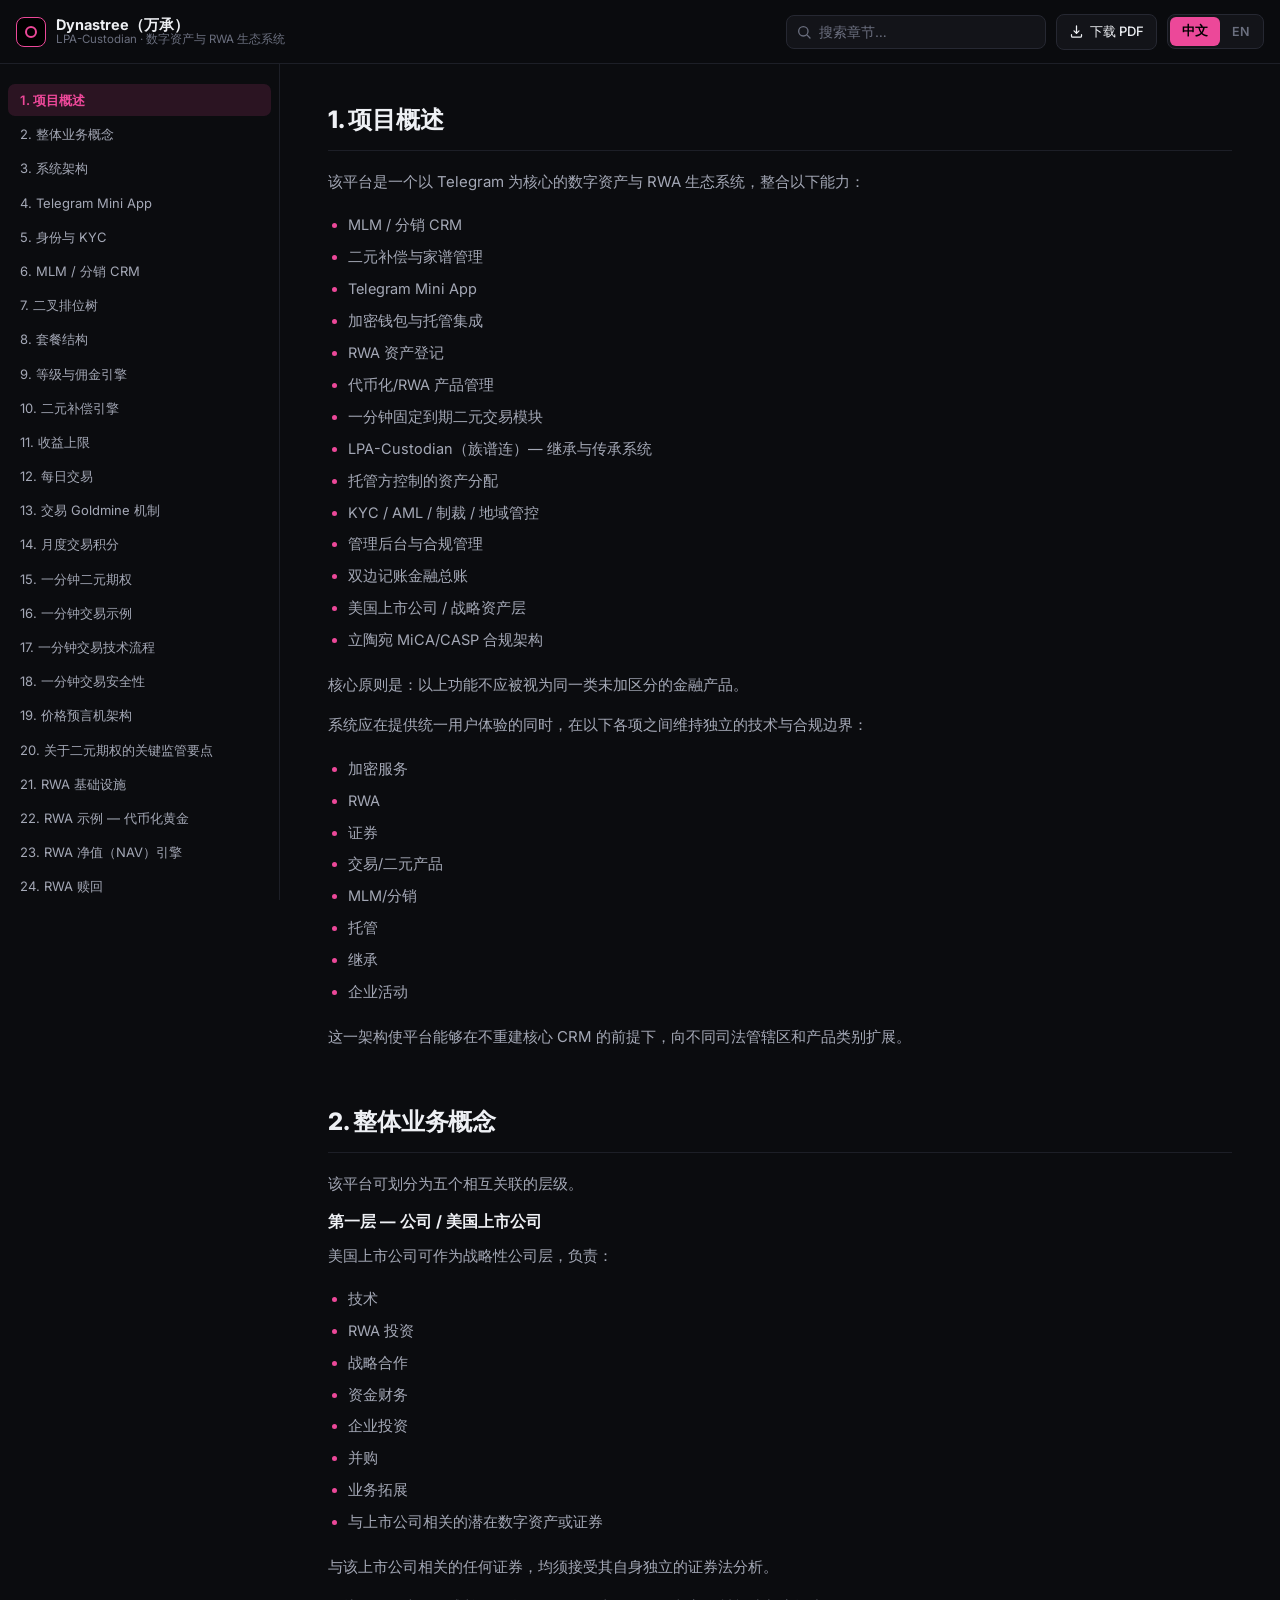
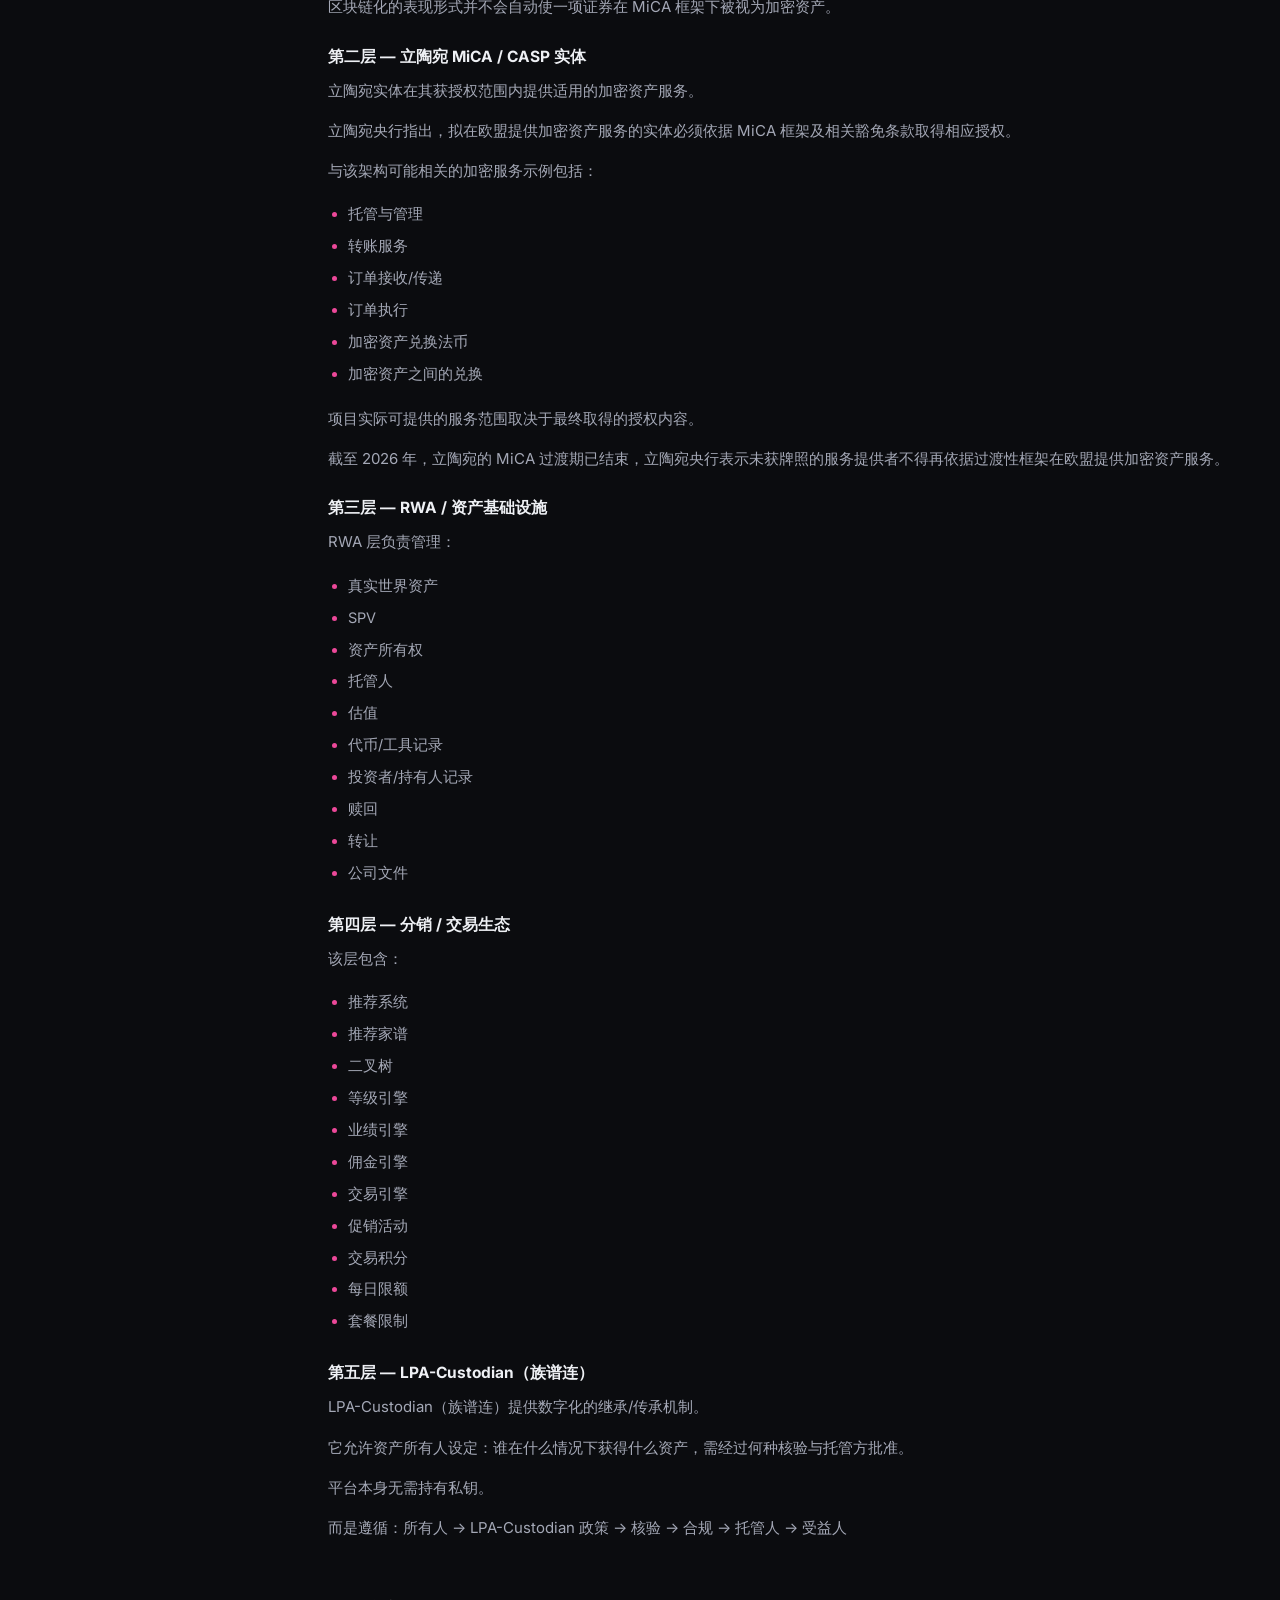
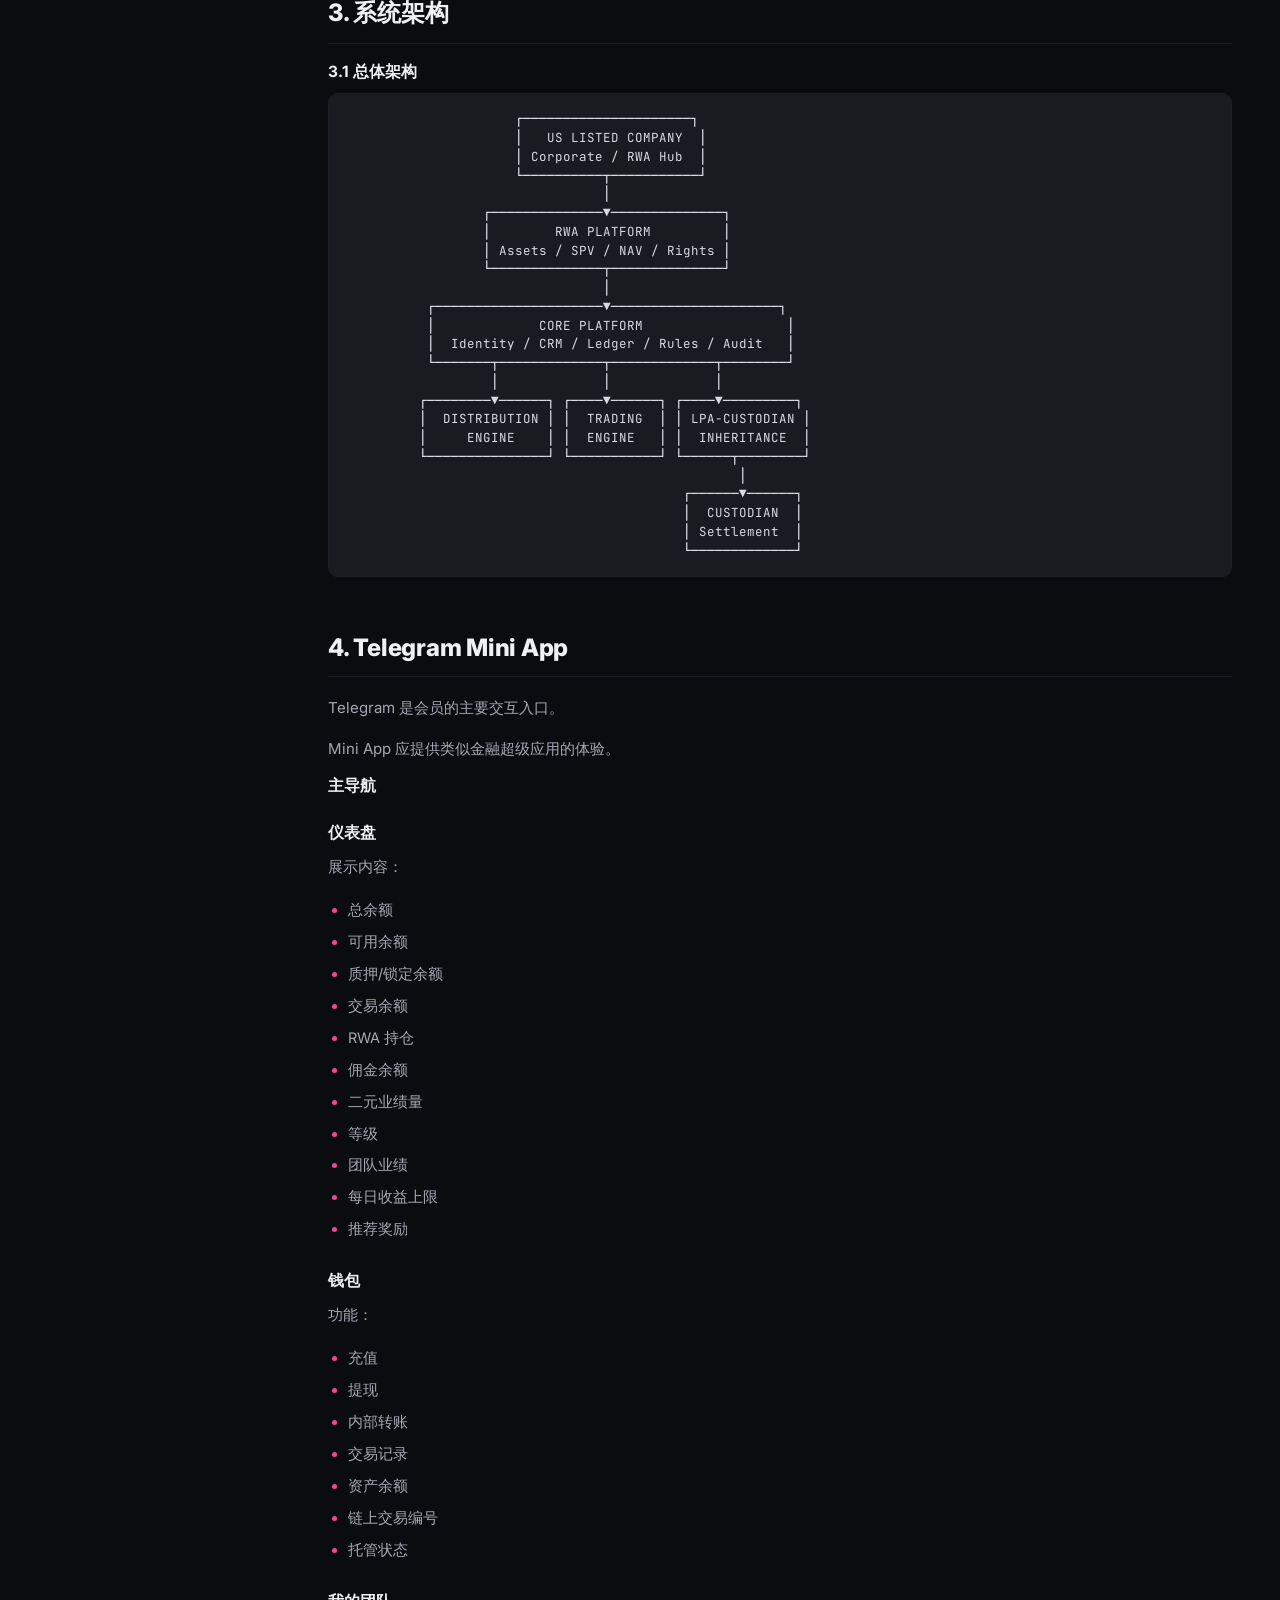
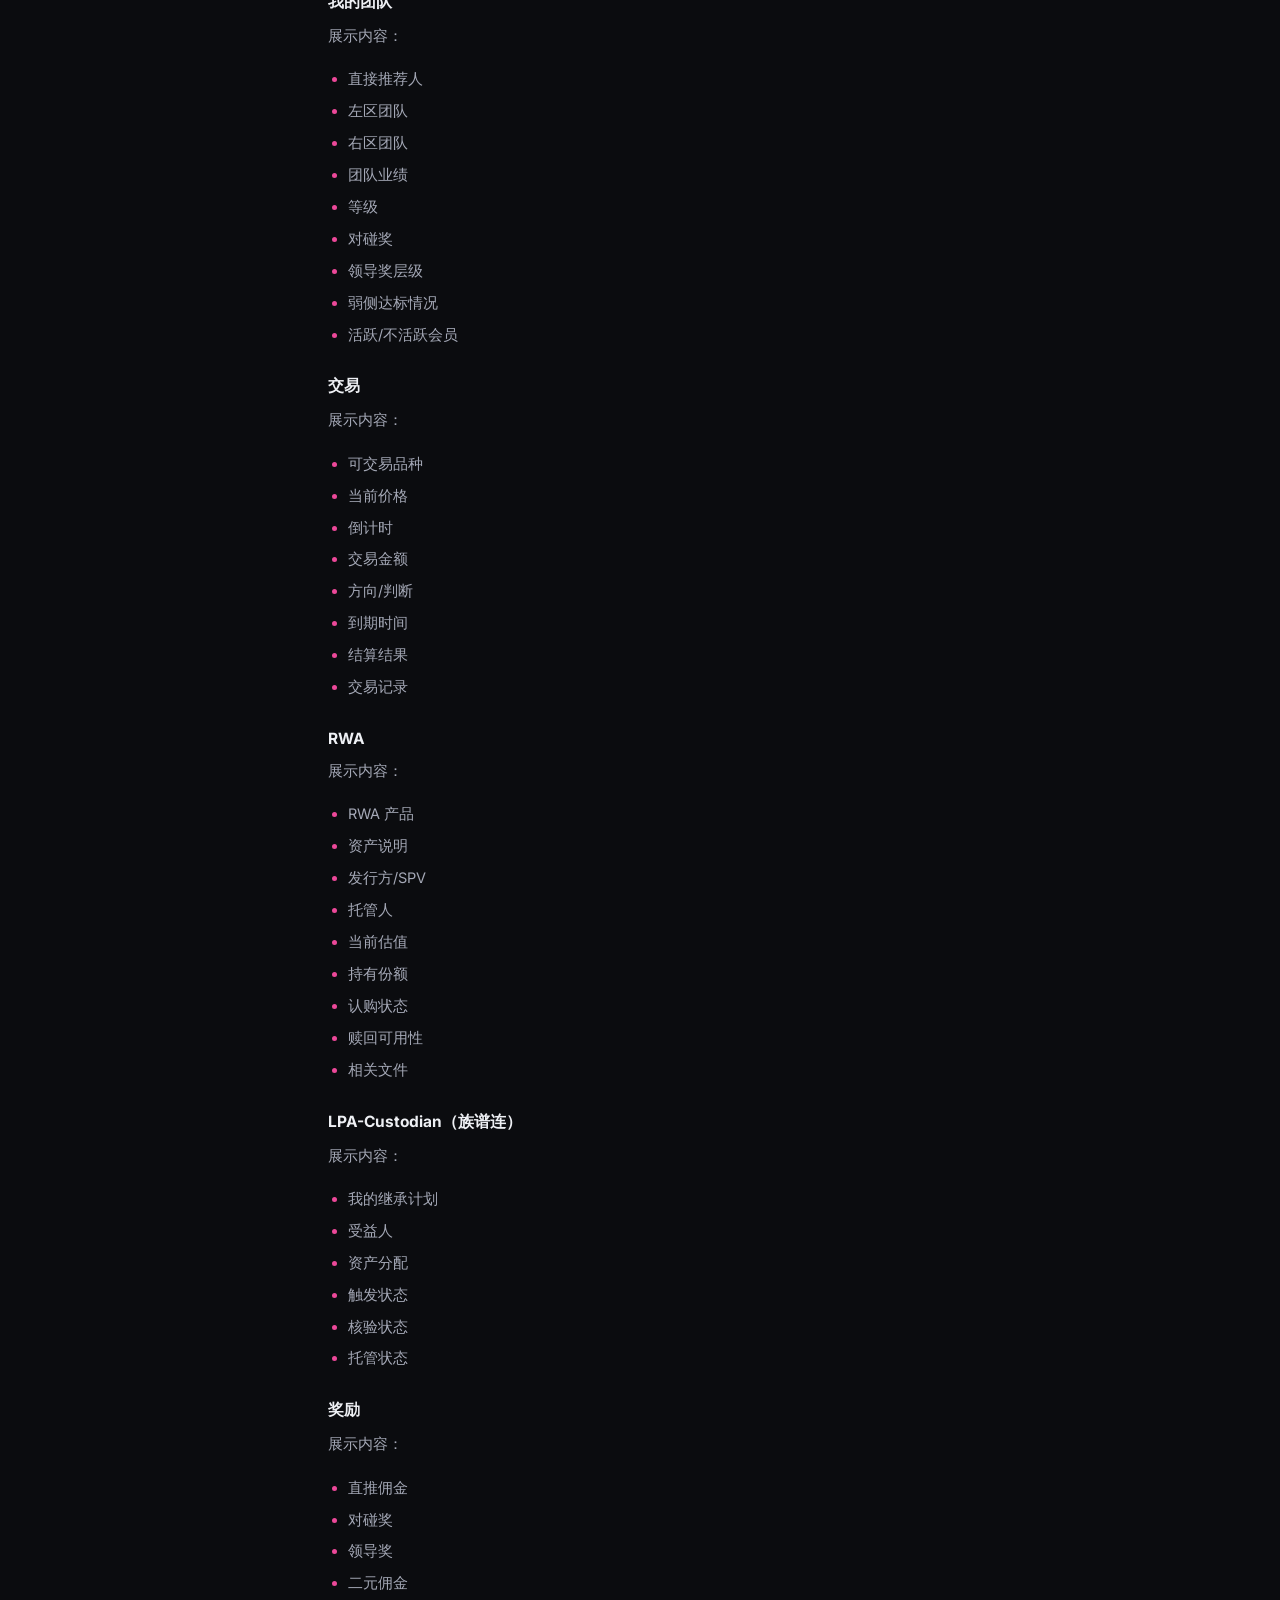
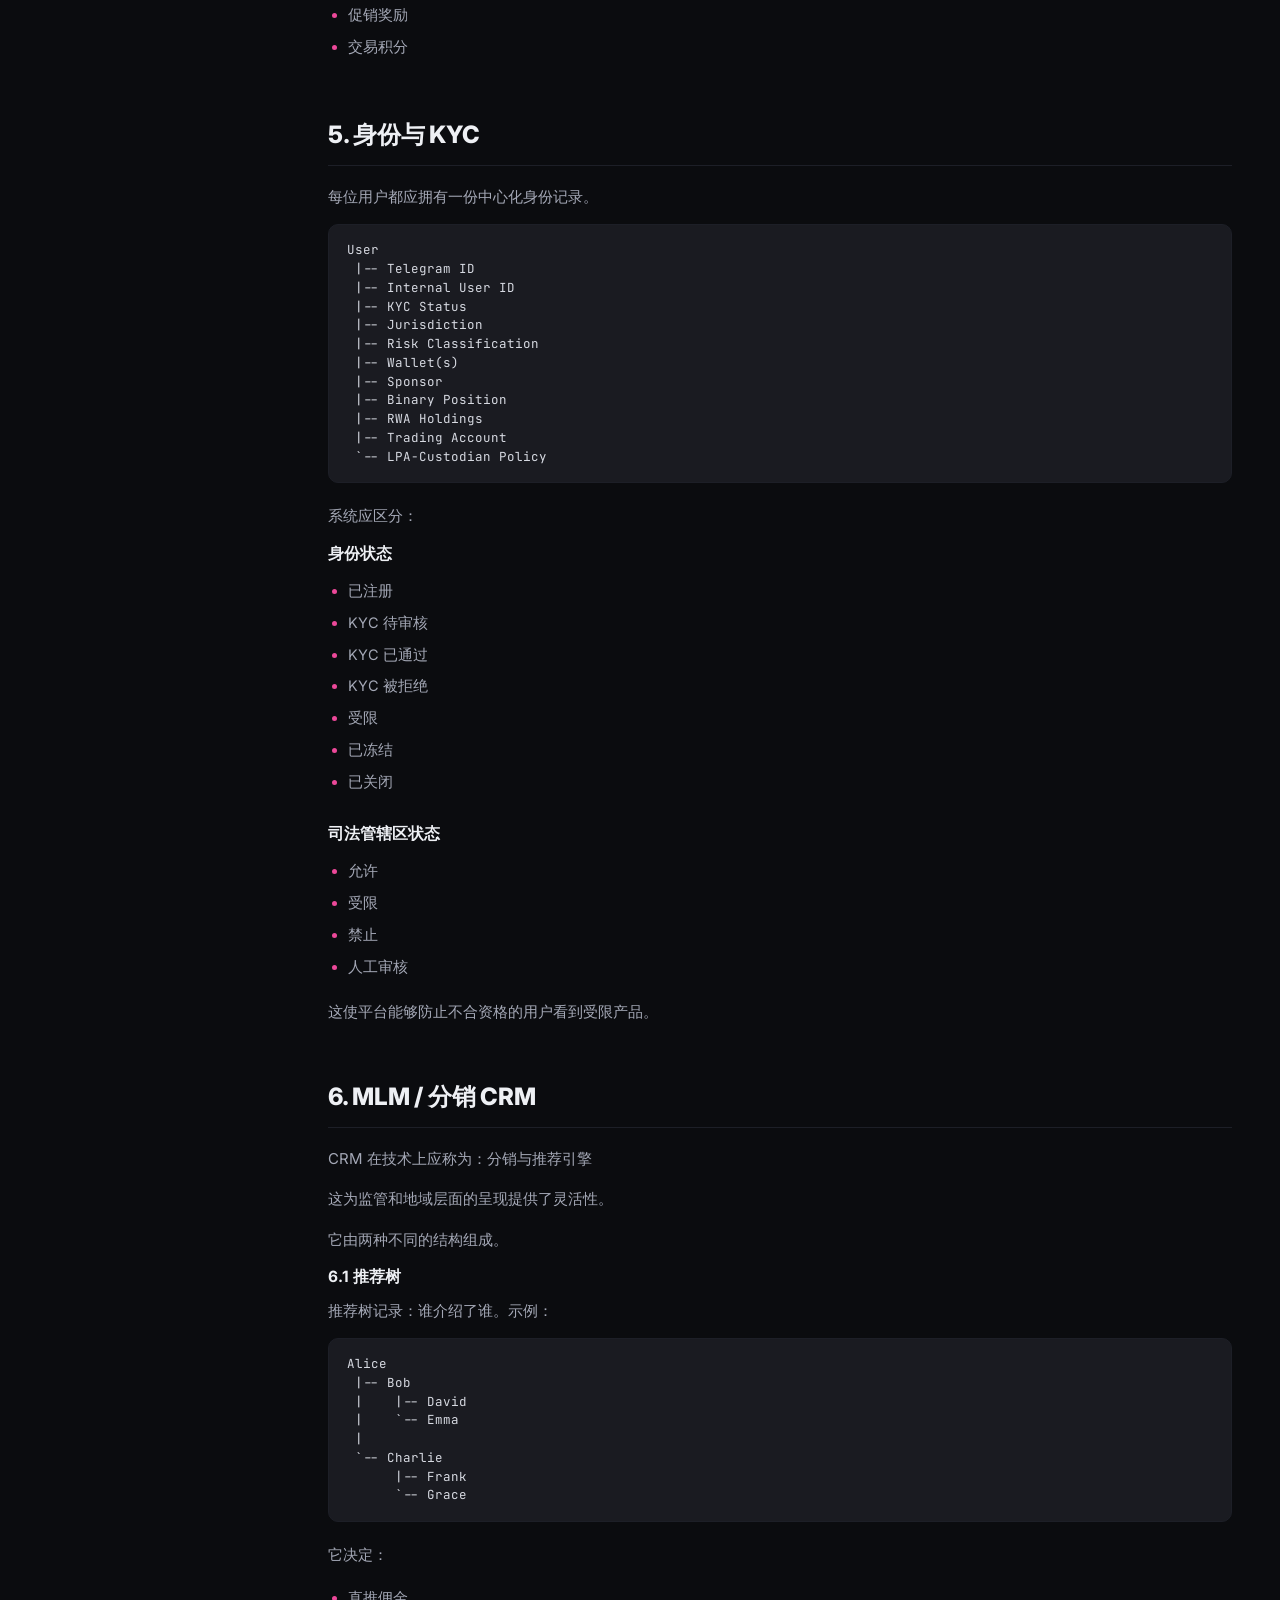
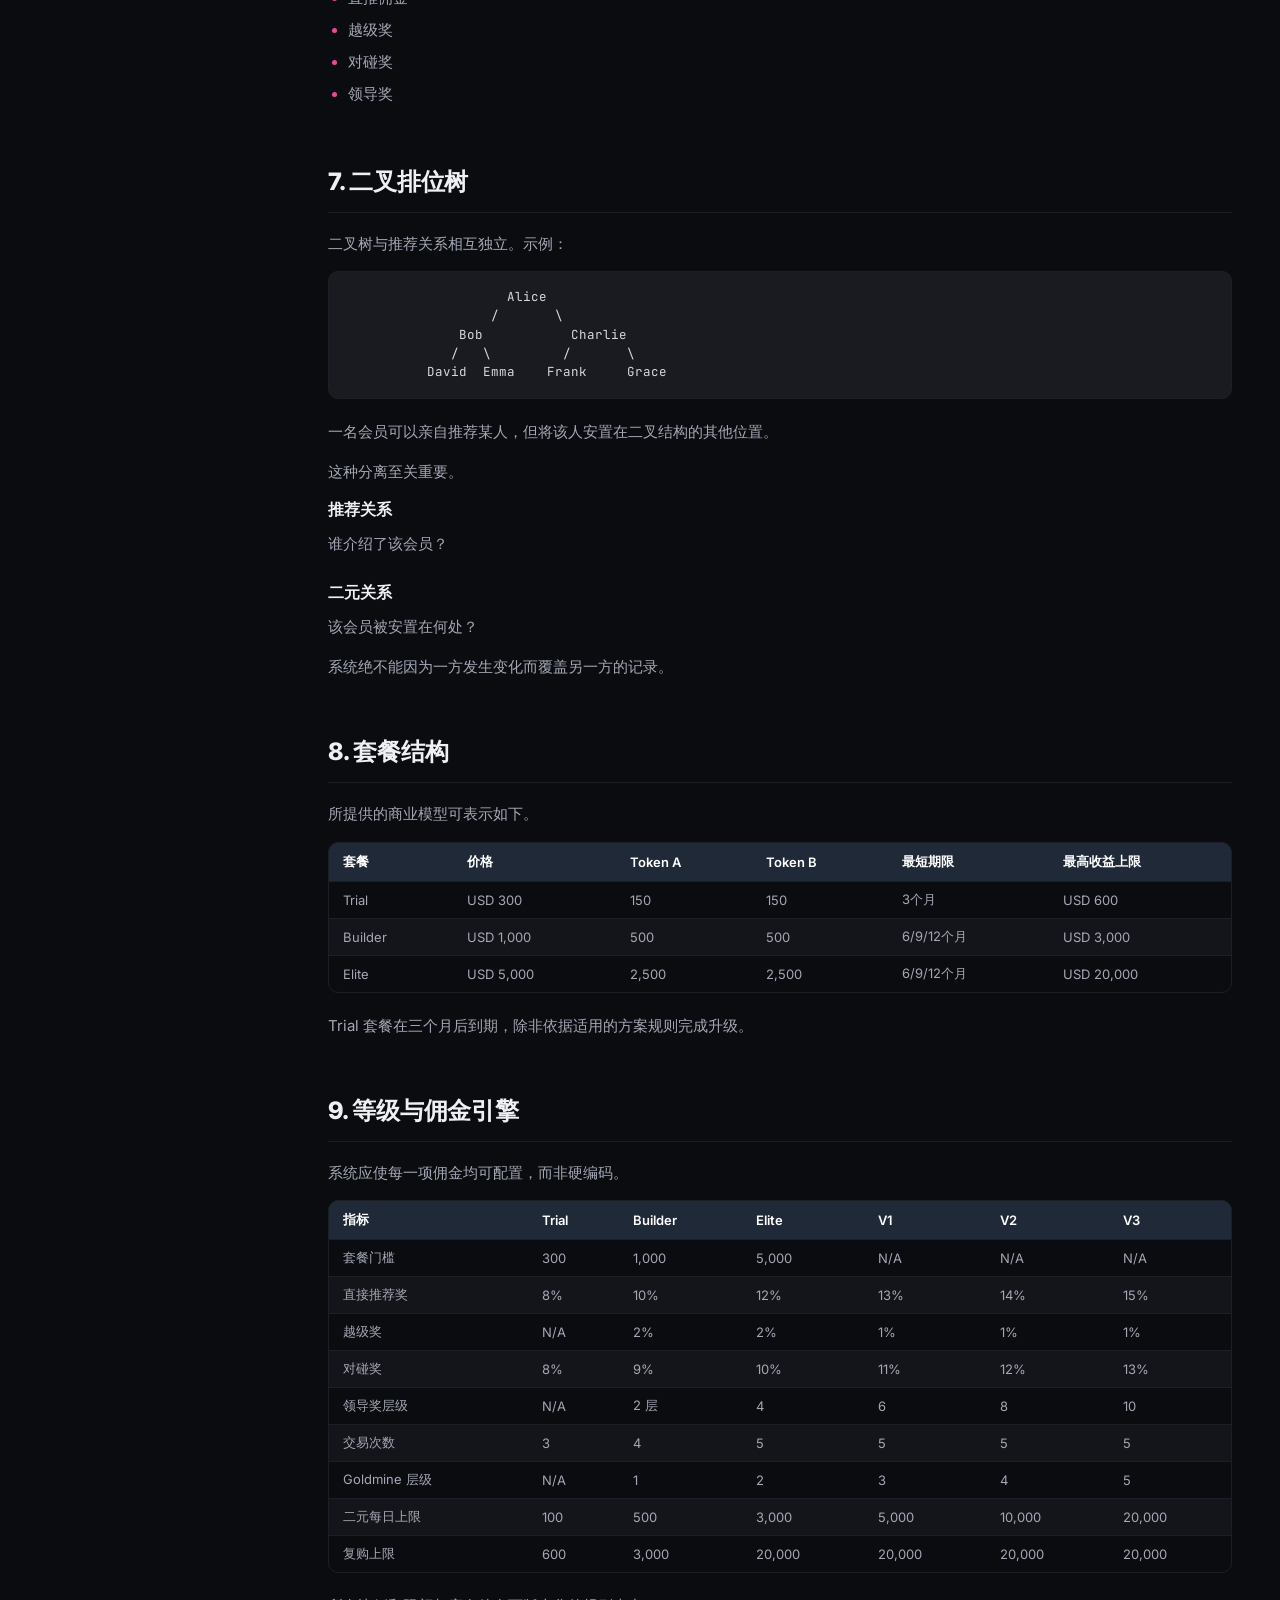
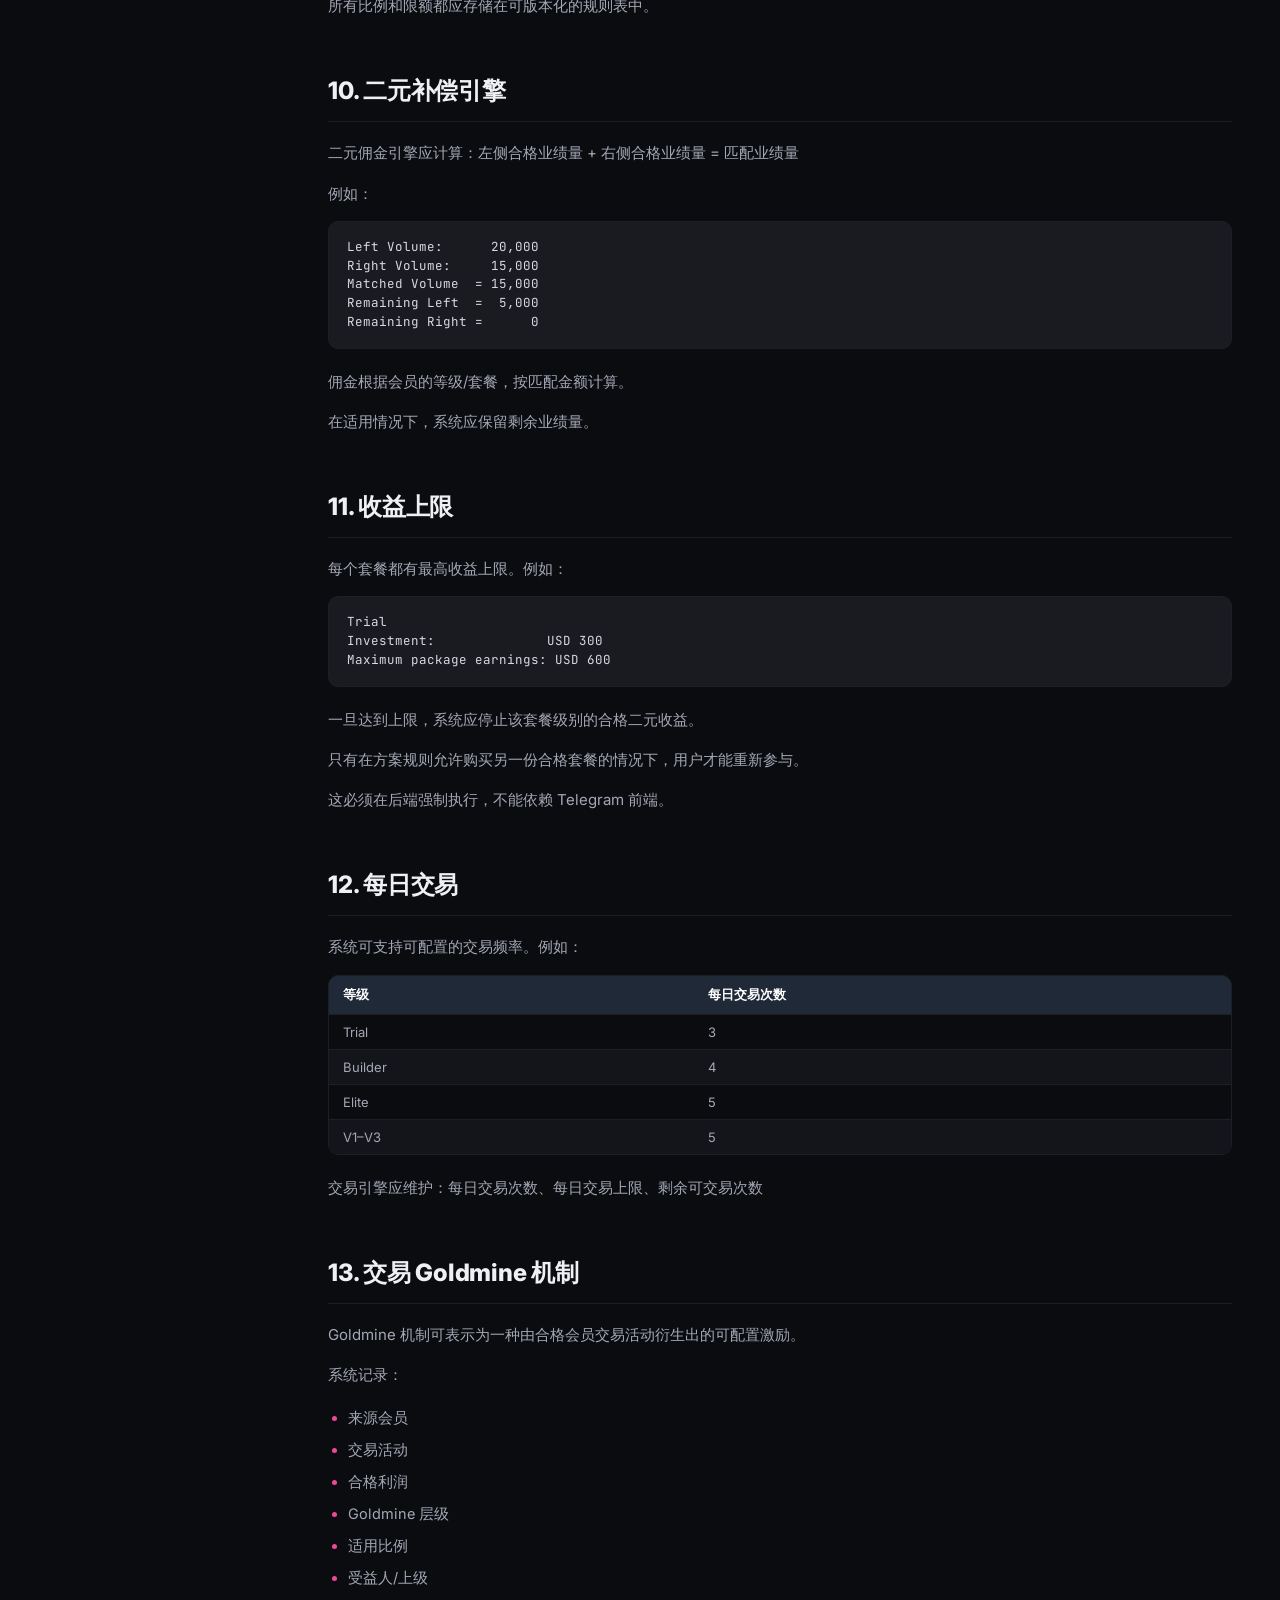
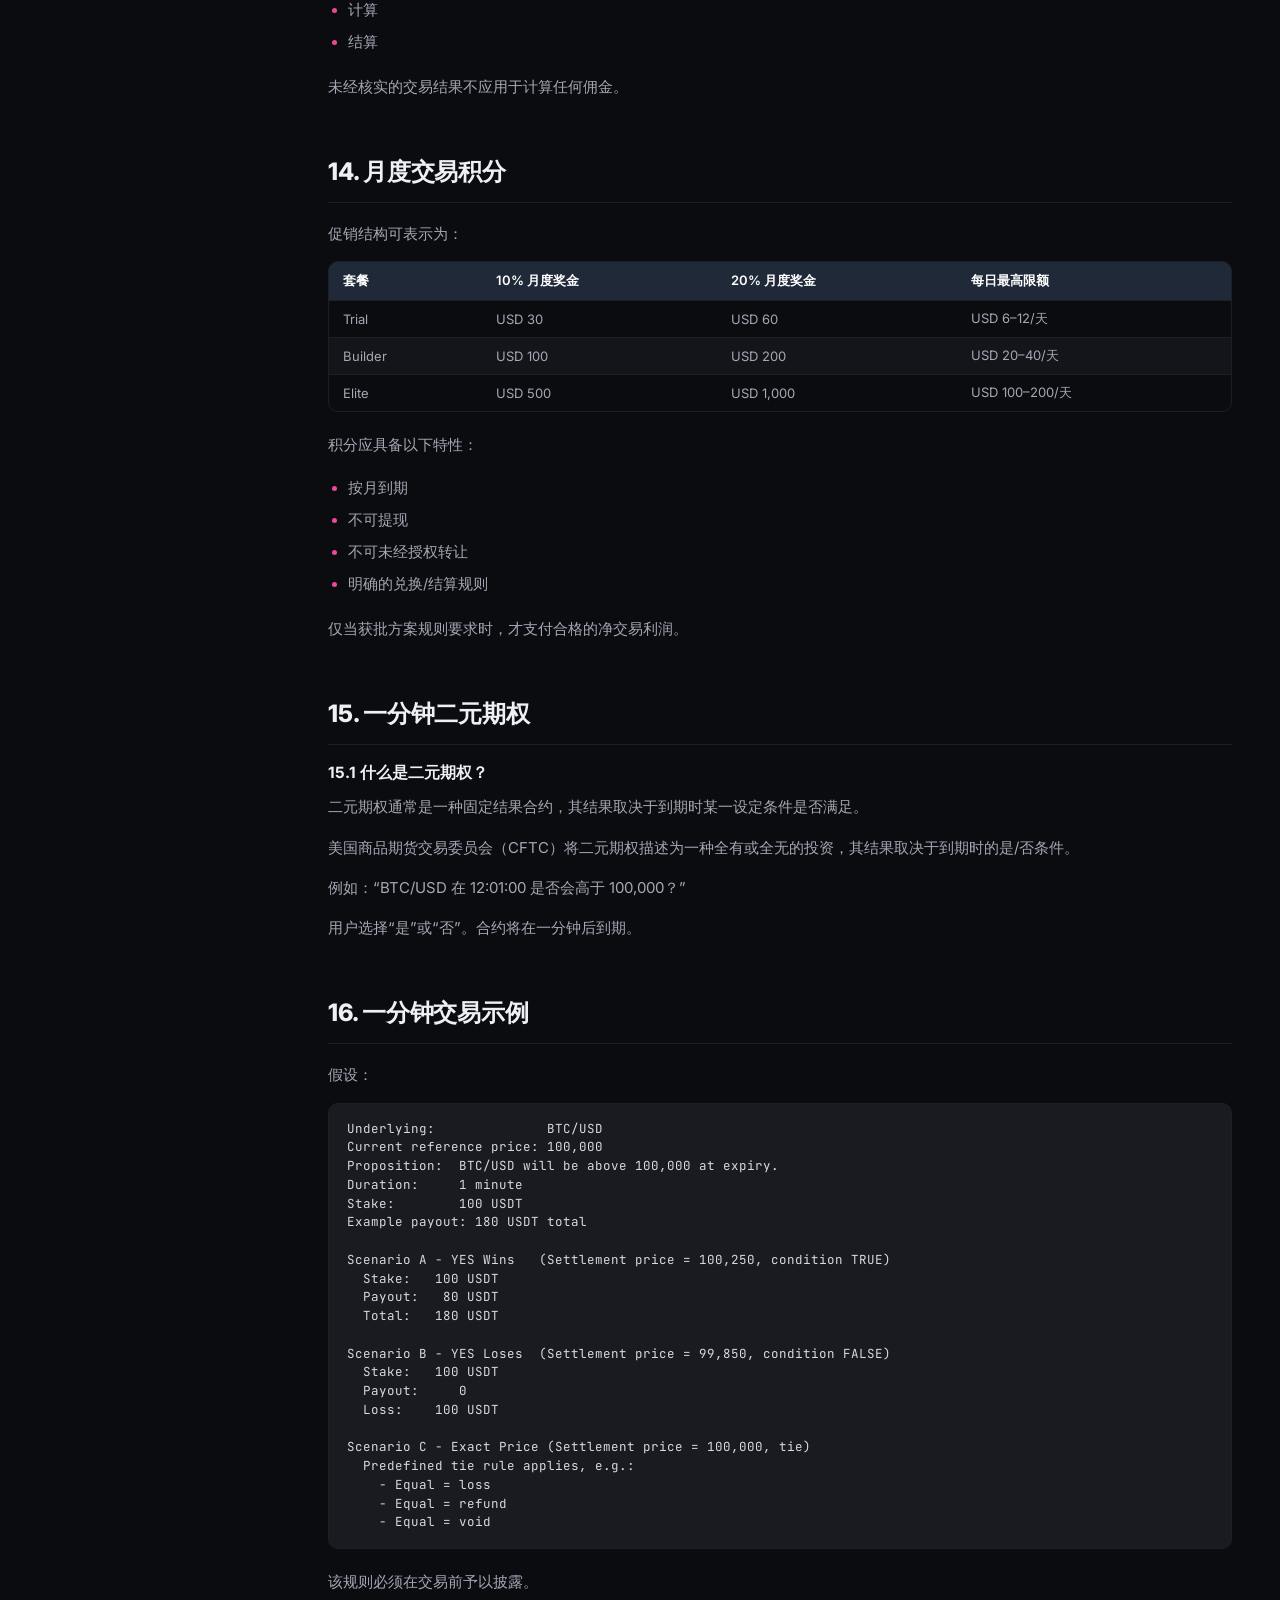
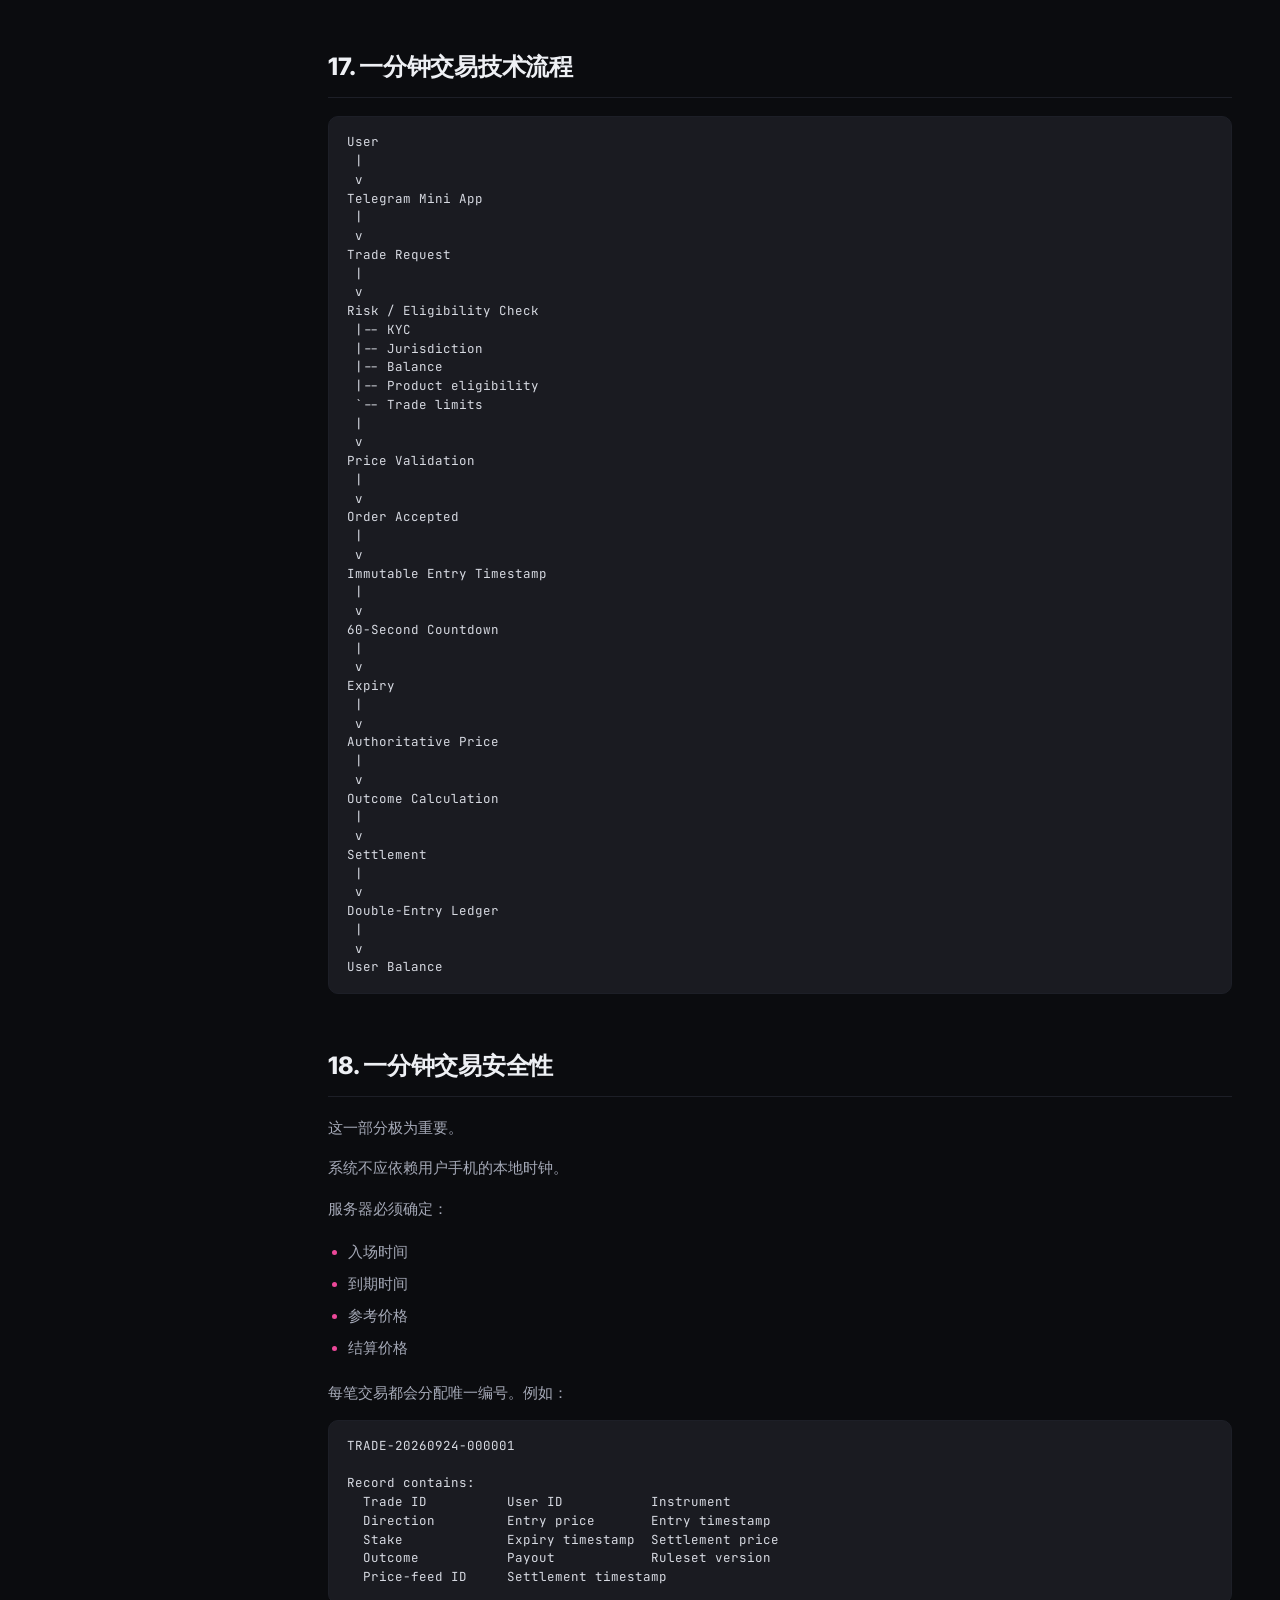
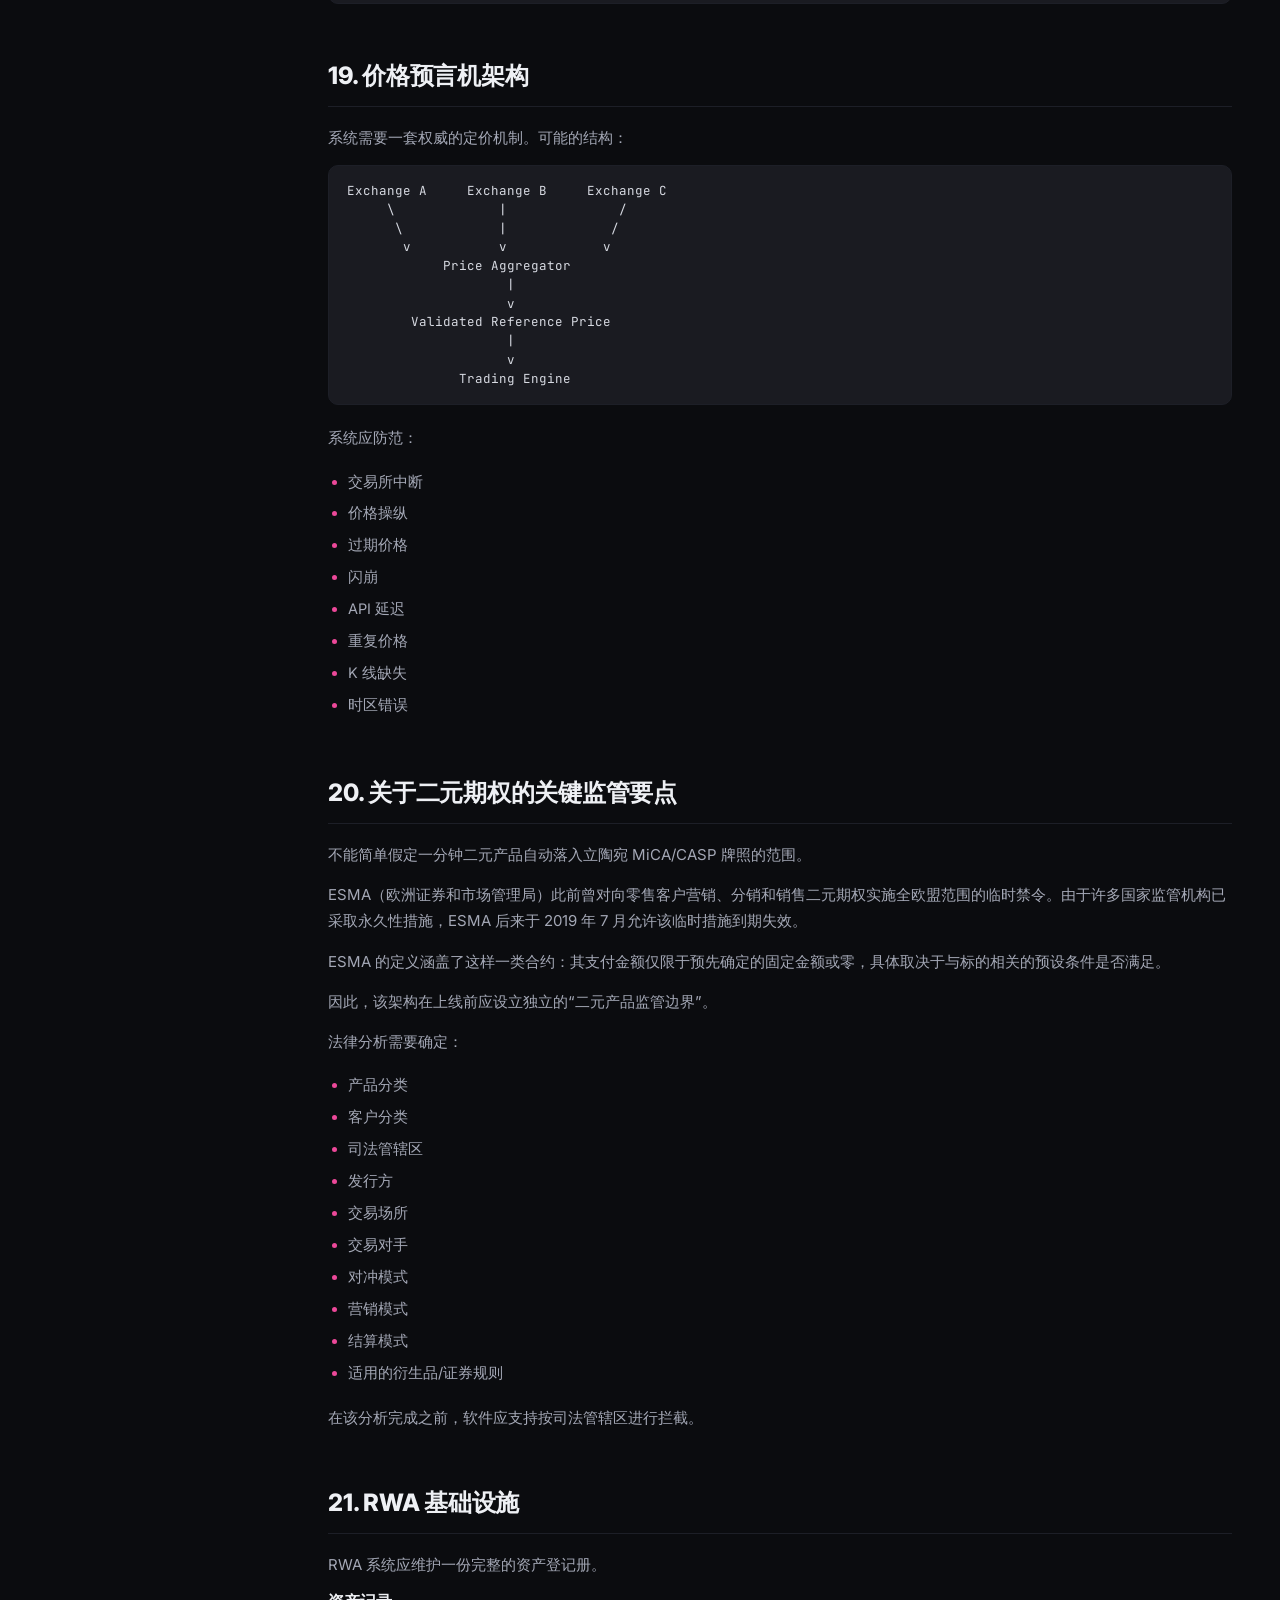
==== index.html @ 56d4ee9d "Add bilingual Dynastree (万承) LPA-Custodian documentation site Static, searchable docs site covering " ====
<!DOCTYPE html>
<html lang="zh">
<head>
<meta charset="UTF-8">
<meta name="viewport" content="width=device-width, initial-scale=1.0">
<title>Dynastree (万承) — LPA-Custodian</title>
<meta name="description" content="Bilingual specification: Dynastree (万承) LPA-Custodian — digital asset, RWA & distribution ecosystem.">
<link rel="icon" href="data:image/svg+xml,<svg xmlns=%22http://www.w3.org/2000/svg%22 viewBox=%220 0 100 100%22><rect width=%22100%22 height=%22100%22 rx=%2220%22 fill=%22%23000%22/><circle cx=%2250%22 cy=%2250%22 r=%2226%22 fill=%22none%22 stroke=%22%23EC4899%22 stroke-width=%228%22/></svg>">
<link rel="preconnect" href="https://fonts.googleapis.com">
<link rel="preconnect" href="https://fonts.gstatic.com" crossorigin>
<link href="https://fonts.googleapis.com/css2?family=Inter:wght@400;500;600;700;800&family=JetBrains+Mono:wght@400;500;600&display=swap" rel="stylesheet">
<link rel="stylesheet" href="styles.css">
</head>
<body>

<header class="topbar">
  <div class="topbar-inner">
    <button class="nav-toggle" id="navToggle" aria-label="Toggle navigation">
      <svg width="20" height="20" viewBox="0 0 24 24" fill="none"><path d="M3 6h18M3 12h18M3 18h18" stroke="currentColor" stroke-width="2" stroke-linecap="round"/></svg>
    </button>
    <div class="brand">
      <span class="brand-mark" aria-hidden="true"></span>
      <div class="brand-text">
        <span class="brand-title" data-i18n="brandTitle">Dynastree（万承）</span>
        <span class="brand-sub" data-i18n="brandSub">LPA-Custodian · 数字资产与 RWA 生态系统</span>
      </div>
    </div>

    <div class="topbar-actions">
      <div class="search-wrap">
        <svg class="search-icon" width="16" height="16" viewBox="0 0 24 24" fill="none"><circle cx="11" cy="11" r="7" stroke="currentColor" stroke-width="2"/><path d="M21 21l-4.3-4.3" stroke="currentColor" stroke-width="2" stroke-linecap="round"/></svg>
        <input type="text" id="searchInput" class="search-input" placeholder="Search sections…" data-i18n-placeholder="searchPlaceholder" autocomplete="off">
        <div id="searchResults" class="search-results" hidden></div>
      </div>

      <a id="pdfLink" class="pdf-btn" href="assets/Dynastree_LPA-Custodian_EN_CN.pdf" target="_blank" rel="noopener">
        <svg width="15" height="15" viewBox="0 0 24 24" fill="none"><path d="M12 3v12m0 0l-4-4m4 4l4-4M4 17v2a2 2 0 002 2h12a2 2 0 002-2v-2" stroke="currentColor" stroke-width="2" stroke-linecap="round" stroke-linejoin="round"/></svg>
        <span data-i18n="downloadPdf">Download PDF</span>
      </a>

      <div class="lang-toggle" role="group" aria-label="Language">
        <button class="lang-btn active" id="langZh" data-lang="zh">中文</button>
        <button class="lang-btn" id="langEn" data-lang="en">EN</button>
      </div>
    </div>
  </div>
</header>

<div class="layout">
  <nav class="sidebar" id="sidebar">
    <div class="sidebar-scroll" id="sidebarNav"></div>
  </nav>

  <div class="sidebar-backdrop" id="sidebarBackdrop"></div>

  <main class="content" id="content">
    <!-- sections injected here -->
  </main>
</div>

<footer class="site-footer">
  <span data-i18n="footerText">© Dynastree（万承）· LPA-Custodian</span>
</footer>

<script src="app.js"></script>
</body>
</html>
---- styles.css ----
:root {
  --bg: #0b0c0f;
  --bg-elevated: #131419;
  --bg-card: #16171d;
  --bg-card-hover: #1c1e26;
  --border: #262832;
  --border-soft: #1d1f27;
  --text: #eef0f4;
  --text-secondary: #a4a8b6;
  --text-muted: #6b6f7f;
  --accent: #ec4899;
  --accent-soft: rgba(236, 72, 153, 0.14);
  --accent-border: rgba(236, 72, 153, 0.45);
  --diagram-bg: #1a1b21;
  --diagram-text: #d7dae2;
  --table-head-bg: #1f2937;
  --table-row-alt: #14151a;
  --radius: 10px;
  --font-sans: 'Inter', -apple-system, BlinkMacSystemFont, 'Segoe UI', 'PingFang SC', 'Microsoft YaHei', sans-serif;
  --font-mono: 'JetBrains Mono', 'SFMono-Regular', Consolas, monospace;
  --header-h: 64px;
}

* { box-sizing: border-box; }

html, body {
  margin: 0;
  padding: 0;
  background: var(--bg);
  color: var(--text);
  font-family: var(--font-sans);
  -webkit-font-smoothing: antialiased;
}

body {
  min-height: 100vh;
  display: flex;
  flex-direction: column;
}

a { color: inherit; }

::selection { background: var(--accent-soft); color: var(--text); }

/* ---------------- Topbar ---------------- */

.topbar {
  position: sticky;
  top: 0;
  z-index: 40;
  height: var(--header-h);
  background: rgba(11, 12, 15, 0.85);
  backdrop-filter: blur(10px);
  border-bottom: 1px solid var(--border-soft);
}

.topbar-inner {
  height: 100%;
  max-width: 1440px;
  margin: 0 auto;
  padding: 0 16px;
  display: flex;
  align-items: center;
  gap: 16px;
}

.nav-toggle {
  display: none;
  background: transparent;
  border: 1px solid var(--border);
  color: var(--text-secondary);
  border-radius: 8px;
  width: 36px;
  height: 36px;
  align-items: center;
  justify-content: center;
  cursor: pointer;
  flex-shrink: 0;
}

.brand {
  display: flex;
  align-items: center;
  gap: 10px;
  flex-shrink: 0;
  min-width: 0;
}

.brand-mark {
  width: 30px;
  height: 30px;
  border-radius: 8px;
  background: #000;
  border: 1.5px solid var(--accent);
  flex-shrink: 0;
  position: relative;
}
.brand-mark::after {
  content: '';
  position: absolute;
  inset: 8px;
  border-radius: 50%;
  border: 2px solid var(--accent);
}

.brand-text {
  display: flex;
  flex-direction: column;
  line-height: 1.15;
  min-width: 0;
}

.brand-title {
  font-weight: 700;
  font-size: 14.5px;
  color: var(--text);
  white-space: nowrap;
}

.brand-sub {
  font-size: 11.5px;
  color: var(--text-muted);
  white-space: nowrap;
  overflow: hidden;
  text-overflow: ellipsis;
}

.topbar-actions {
  margin-left: auto;
  display: flex;
  align-items: center;
  gap: 10px;
  min-width: 0;
}

/* Search */

.search-wrap {
  position: relative;
  width: 260px;
}

.search-icon {
  position: absolute;
  left: 10px;
  top: 50%;
  transform: translateY(-50%);
  color: var(--text-muted);
  pointer-events: none;
}

.search-input {
  width: 100%;
  background: var(--bg-elevated);
  border: 1px solid var(--border);
  border-radius: 8px;
  color: var(--text);
  font-family: var(--font-sans);
  font-size: 13.5px;
  padding: 8px 10px 8px 32px;
  outline: none;
  transition: border-color .15s, box-shadow .15s;
}

.search-input::placeholder { color: var(--text-muted); }

.search-input:focus {
  border-color: var(--accent-border);
  box-shadow: 0 0 0 3px var(--accent-soft);
}

.search-results {
  position: absolute;
  top: calc(100% + 8px);
  left: 0;
  right: 0;
  max-height: 420px;
  overflow-y: auto;
  background: var(--bg-card);
  border: 1px solid var(--border);
  border-radius: var(--radius);
  box-shadow: 0 12px 32px rgba(0,0,0,0.5);
  z-index: 50;
}

.search-result-item {
  display: block;
  width: 100%;
  text-align: left;
  background: transparent;
  border: none;
  border-bottom: 1px solid var(--border-soft);
  color: var(--text);
  padding: 10px 12px;
  cursor: pointer;
  font-family: var(--font-sans);
}
.search-result-item:last-child { border-bottom: none; }
.search-result-item:hover, .search-result-item.active { background: var(--bg-card-hover); }

.search-result-title {
  font-size: 13px;
  font-weight: 600;
  color: var(--text);
  margin-bottom: 3px;
}

.search-result-snippet {
  font-size: 12px;
  color: var(--text-muted);
  line-height: 1.4;
  overflow: hidden;
  display: -webkit-box;
  -webkit-line-clamp: 2;
  -webkit-box-orient: vertical;
}

.search-result-empty {
  padding: 16px 12px;
  color: var(--text-muted);
  font-size: 13px;
}

mark {
  background: var(--accent-soft);
  color: var(--accent);
  border-radius: 3px;
  padding: 0 2px;
}

/* PDF button */

.pdf-btn {
  display: flex;
  align-items: center;
  gap: 6px;
  background: var(--bg-elevated);
  border: 1px solid var(--border);
  color: var(--text);
  border-radius: 8px;
  padding: 8px 12px;
  font-size: 13px;
  font-weight: 500;
  text-decoration: none;
  white-space: nowrap;
  transition: border-color .15s, color .15s;
  flex-shrink: 0;
}
.pdf-btn:hover { border-color: var(--accent-border); color: var(--accent); }

/* Lang toggle */

.lang-toggle {
  display: flex;
  background: var(--bg-elevated);
  border: 1px solid var(--border);
  border-radius: 8px;
  padding: 2px;
  flex-shrink: 0;
}

.lang-btn {
  background: transparent;
  border: none;
  color: var(--text-muted);
  font-family: var(--font-sans);
  font-size: 12.5px;
  font-weight: 600;
  padding: 6px 12px;
  border-radius: 6px;
  cursor: pointer;
  transition: background .15s, color .15s;
}

.lang-btn.active {
  background: var(--accent);
  color: #000;
}

.lang-btn:not(.active):hover { color: var(--text); }

/* ---------------- Layout ---------------- */

.layout {
  flex: 1;
  display: flex;
  max-width: 1440px;
  width: 100%;
  margin: 0 auto;
  align-items: flex-start;
}

.sidebar {
  width: 280px;
  flex-shrink: 0;
  position: sticky;
  top: var(--header-h);
  height: calc(100vh - var(--header-h));
  overflow-y: auto;
  border-right: 1px solid var(--border-soft);
  padding: 20px 8px 40px;
}

.sidebar-scroll { display: flex; flex-direction: column; gap: 2px; }

.nav-item {
  display: block;
  width: 100%;
  text-align: left;
  background: transparent;
  border: none;
  color: var(--text-secondary);
  font-family: var(--font-sans);
  font-size: 13px;
  line-height: 1.4;
  padding: 7px 12px;
  border-radius: 7px;
  cursor: pointer;
  white-space: normal;
}

.nav-item:hover { background: var(--bg-card); color: var(--text); }

.nav-item.active {
  background: var(--accent-soft);
  color: var(--accent);
  font-weight: 600;
}

.sidebar-backdrop {
  display: none;
  position: fixed;
  inset: 0;
  background: rgba(0,0,0,0.6);
  z-index: 29;
}

/* ---------------- Content ---------------- */

.content {
  flex: 1;
  min-width: 0;
  padding: 40px 48px 120px;
}

.section {
  margin-bottom: 56px;
  scroll-margin-top: calc(var(--header-h) + 16px);
}

.section-heading {
  font-size: 24px;
  font-weight: 800;
  letter-spacing: -0.01em;
  color: var(--text);
  margin: 0 0 18px;
  padding-bottom: 14px;
  border-bottom: 1px solid var(--border-soft);
}

.subheading {
  font-size: 15.5px;
  font-weight: 700;
  color: var(--text);
  margin: 26px 0 10px;
}

.section > .subheading:first-of-type { margin-top: 8px; }

p.body-text {
  font-size: 15px;
  line-height: 1.75;
  color: var(--text-secondary);
  margin: 0 0 14px;
}

p.body-text strong { color: var(--text); font-weight: 600; }

ul.bullet-list {
  margin: 0 0 16px;
  padding: 0;
  list-style: none;
}

ul.bullet-list li {
  position: relative;
  font-size: 14.5px;
  line-height: 1.65;
  color: var(--text-secondary);
  padding: 4px 0 4px 20px;
}

ul.bullet-list li::before {
  content: '';
  position: absolute;
  left: 4px;
  top: 14px;
  width: 5px;
  height: 5px;
  border-radius: 50%;
  background: var(--accent);
}

/* Diagrams */

.diagram-wrap {
  margin: 4px 0 20px;
  border-radius: var(--radius);
  overflow-x: auto;
  background: var(--diagram-bg);
  border: 1px solid var(--border-soft);
}

pre.diagram {
  margin: 0;
  padding: 16px 18px;
  font-family: var(--font-mono);
  font-size: 12.5px;
  line-height: 1.5;
  color: var(--diagram-text);
  white-space: pre;
  tab-size: 2;
}

/* Tables */

.table-wrap {
  margin: 4px 0 20px;
  border-radius: var(--radius);
  overflow: auto;
  border: 1px solid var(--border-soft);
}

table.data-table {
  border-collapse: collapse;
  width: 100%;
  min-width: 480px;
  font-size: 13px;
}

table.data-table thead th {
  background: var(--table-head-bg);
  color: #fff;
  text-align: left;
  font-weight: 600;
  padding: 10px 14px;
  white-space: nowrap;
  position: sticky;
  top: 0;
}

table.data-table tbody td {
  padding: 9px 14px;
  border-top: 1px solid var(--border-soft);
  color: var(--text-secondary);
}

table.data-table tbody tr:nth-child(even) { background: var(--table-row-alt); }
table.data-table tbody tr:hover { background: var(--bg-card-hover); }

/* Callouts */

.callout {
  background: #000;
  border: 1.5px solid var(--accent);
  border-radius: 14px;
  padding: 26px 28px;
  margin: 8px 0 24px;
  box-shadow: 0 0 0 1px rgba(236,72,153,0.08), 0 20px 48px rgba(236,72,153,0.08);
}

.callout-label {
  font-size: 11px;
  font-weight: 700;
  letter-spacing: 0.08em;
  text-transform: uppercase;
  color: #9ca3af;
  margin: 0 0 6px;
}

.callout-project {
  font-size: 16px;
  font-weight: 500;
  color: #fff;
  line-height: 1.5;
  margin: 0 0 20px;
}

.callout-invest {
  font-size: 34px;
  font-weight: 800;
  color: var(--accent);
  letter-spacing: -0.01em;
  line-height: 1.1;
}

.callout-stages {
  display: grid;
  grid-template-columns: repeat(3, 1fr);
  gap: 14px;
  margin: 10px 0 24px;
}

.callout-stage {
  text-align: center;
  padding: 16px 8px;
  border: 1px solid rgba(236,72,153,0.25);
  border-radius: 10px;
  background: rgba(236,72,153,0.04);
}

.callout-stage-pct {
  font-size: 26px;
  font-weight: 800;
  color: var(--accent);
  line-height: 1.2;
}

.callout-stage-name {
  font-size: 13px;
  color: #fff;
  margin-top: 4px;
}

.callout-wallet-label {
  font-size: 11px;
  font-weight: 700;
  letter-spacing: 0.08em;
  text-transform: uppercase;
  color: #9ca3af;
  margin: 0 0 8px;
}

.callout-wallet {
  font-family: var(--font-mono);
  font-size: 14.5px;
  color: #fff;
  background: rgba(255,255,255,0.06);
  border: 1px solid rgba(255,255,255,0.1);
  border-radius: 8px;
  padding: 12px 14px;
  word-break: break-all;
  display: flex;
  align-items: center;
  justify-content: space-between;
  gap: 10px;
}

.copy-btn {
  flex-shrink: 0;
  background: var(--accent);
  color: #000;
  border: none;
  border-radius: 6px;
  padding: 6px 10px;
  font-size: 11.5px;
  font-weight: 700;
  font-family: var(--font-sans);
  cursor: pointer;
}
.copy-btn:hover { filter: brightness(1.08); }

/* Footer */

.site-footer {
  text-align: center;
  padding: 28px 16px 40px;
  color: var(--text-muted);
  font-size: 12.5px;
  border-top: 1px solid var(--border-soft);
}

/* Highlight flash on jump */

.section.flash .section-heading {
  animation: flashHead 1.4s ease;
}

@keyframes flashHead {
  0% { color: var(--accent); }
  100% { color: var(--text); }
}

/* ---------------- Responsive ---------------- */

@media (max-width: 980px) {
  .brand-sub { display: none; }
  .search-wrap { width: 180px; }
}

@media (max-width: 820px) {
  .nav-toggle { display: flex; }

  .sidebar {
    position: fixed;
    top: var(--header-h);
    left: 0;
    height: calc(100vh - var(--header-h));
    width: 280px;
    background: var(--bg);
    z-index: 30;
    transform: translateX(-100%);
    transition: transform .2s ease;
    border-right: 1px solid var(--border);
  }

  .sidebar.open { transform: translateX(0); }

  .sidebar-backdrop.show { display: block; }

  .content { padding: 28px 18px 100px; }

  .search-wrap { width: 140px; }
  .pdf-btn span { display: none; }
  .pdf-btn { padding: 8px; }

  .callout-stages { grid-template-columns: 1fr; }

  .section-heading { font-size: 20px; }
}

@media (max-width: 520px) {
  .search-wrap { display: none; }
  .brand-title { font-size: 13px; }
}
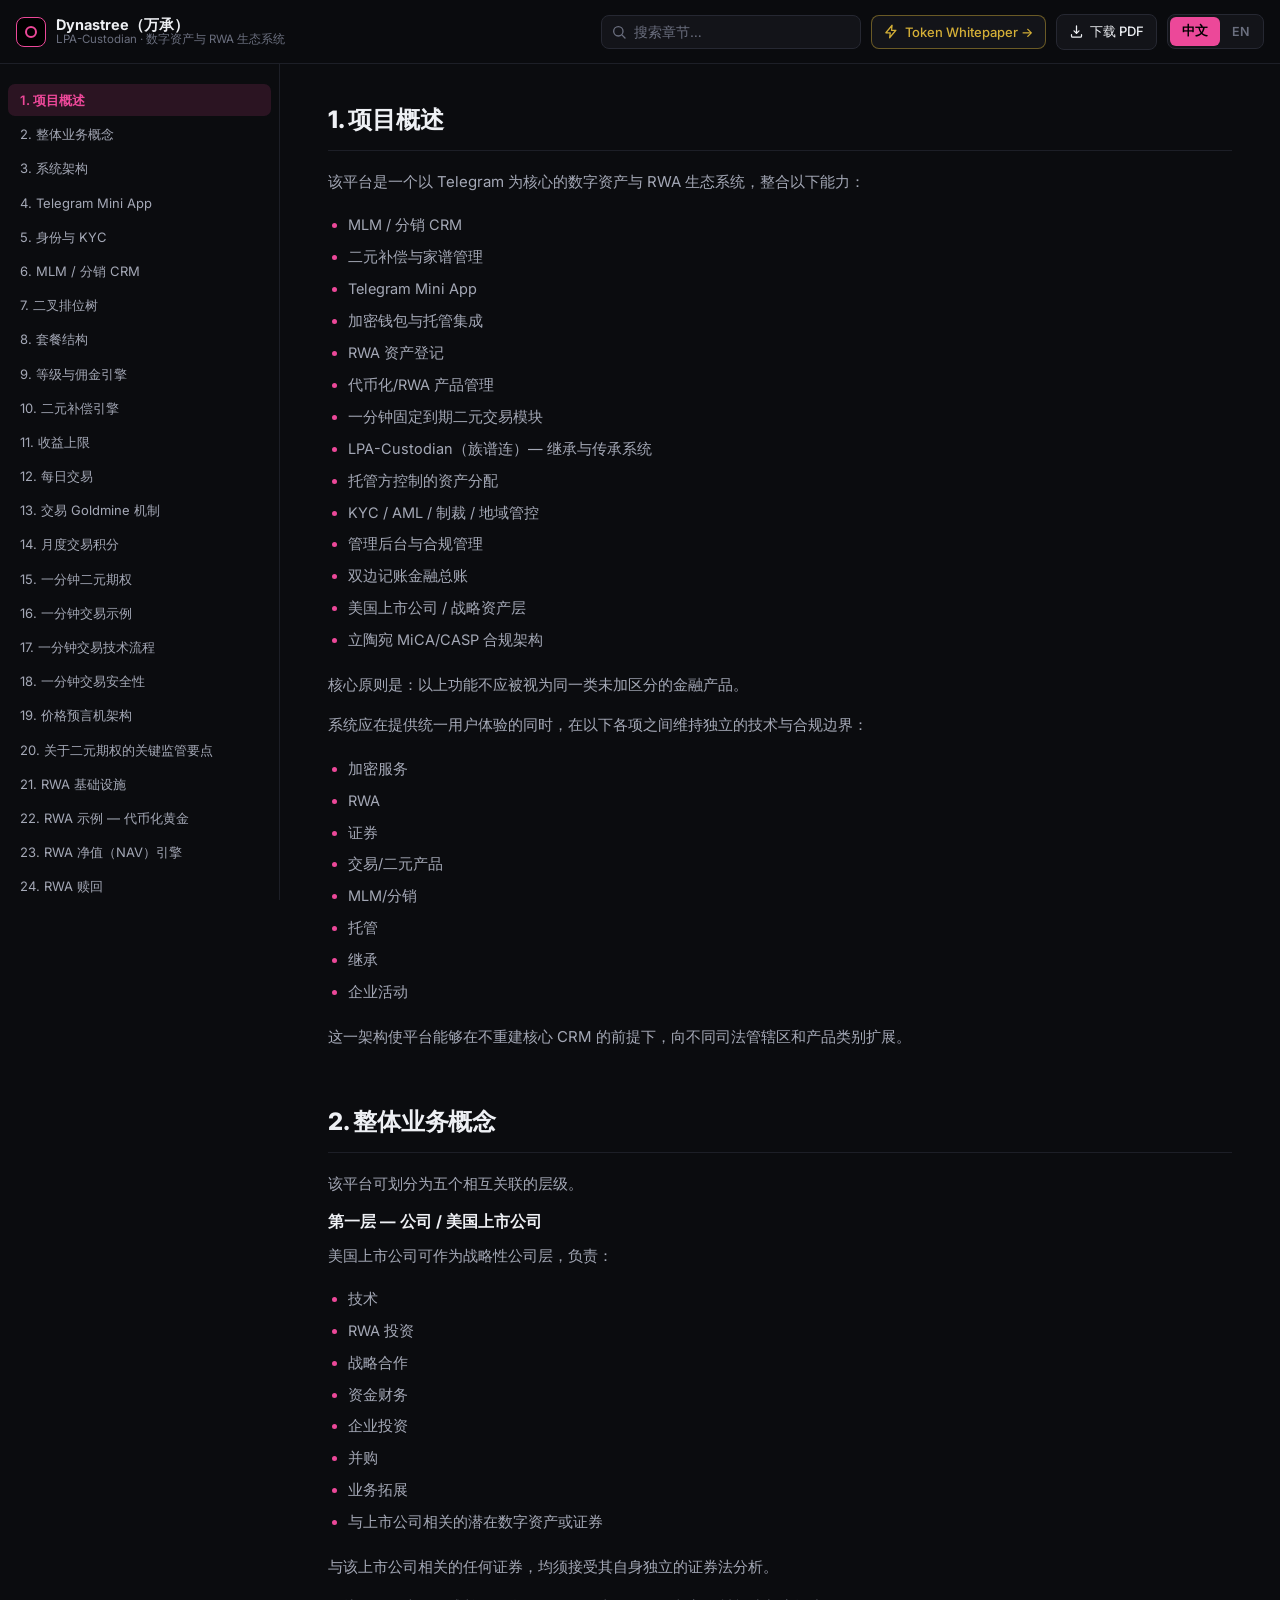
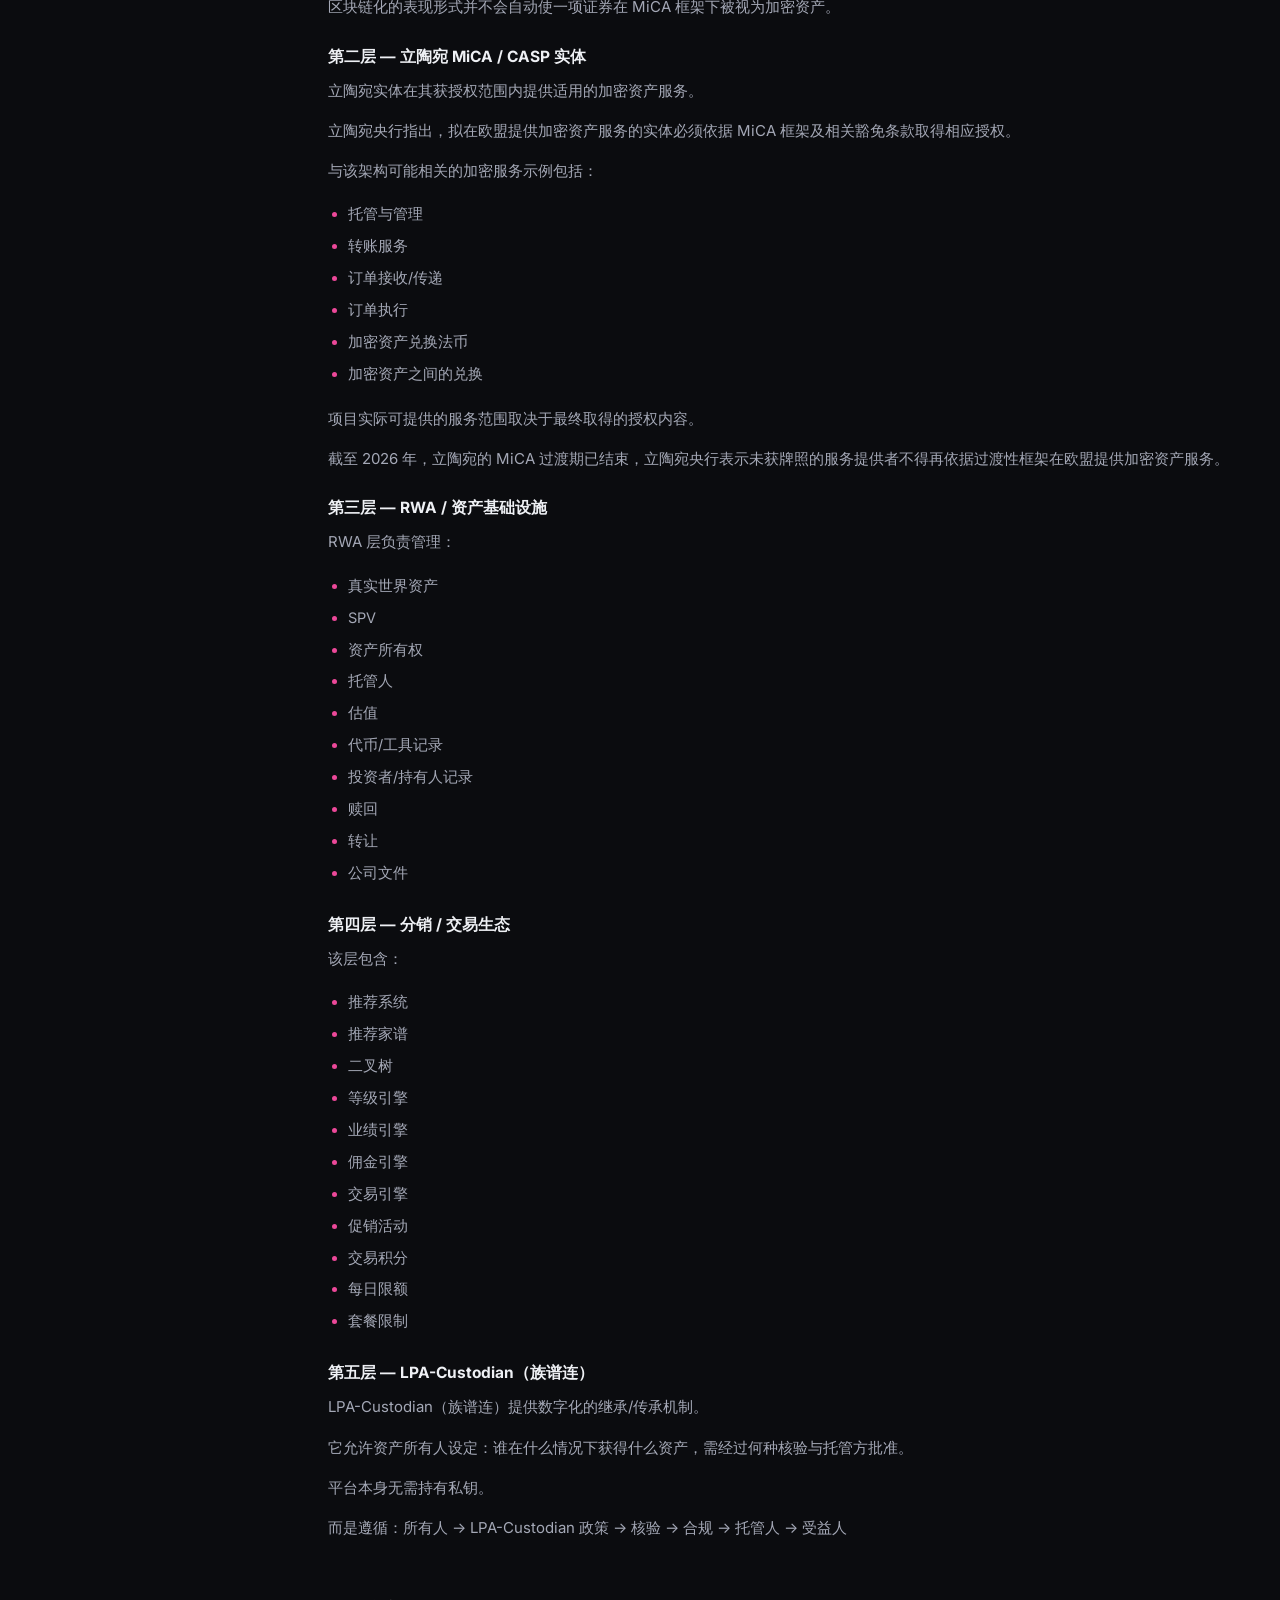
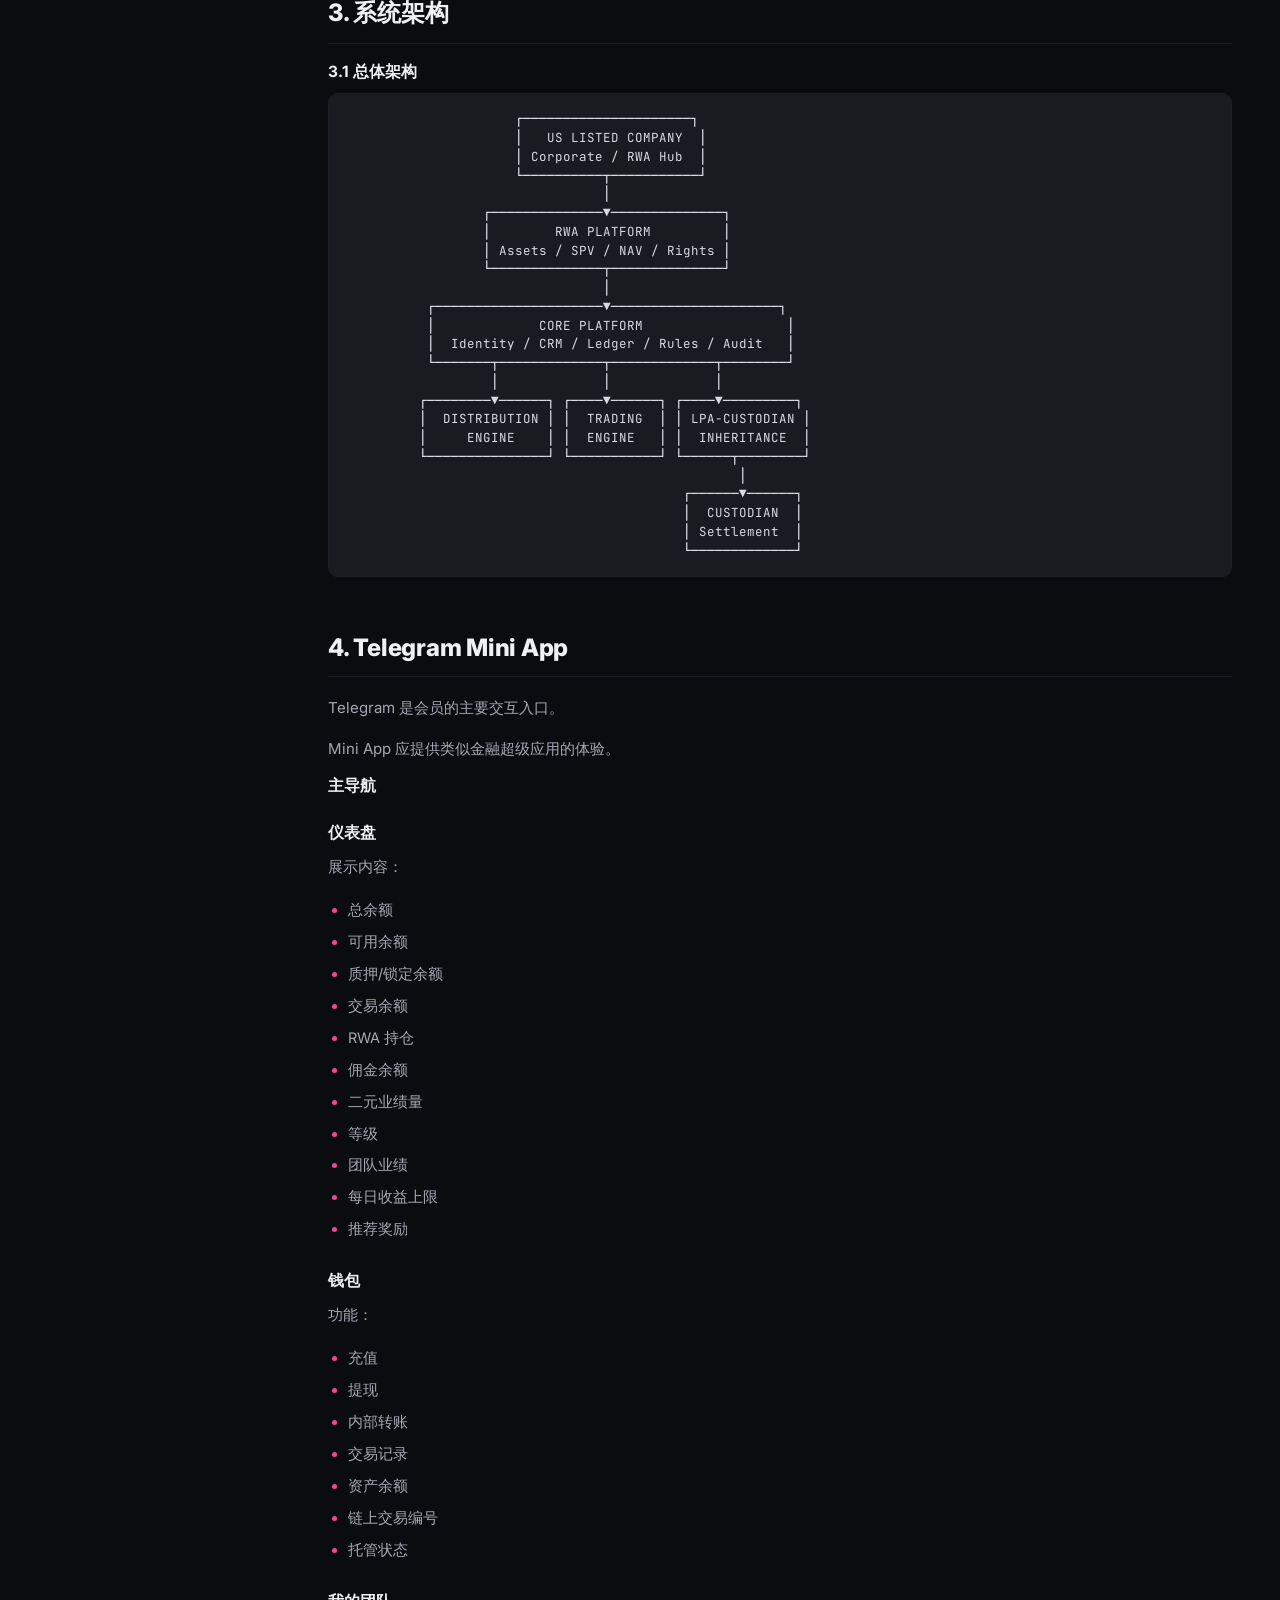
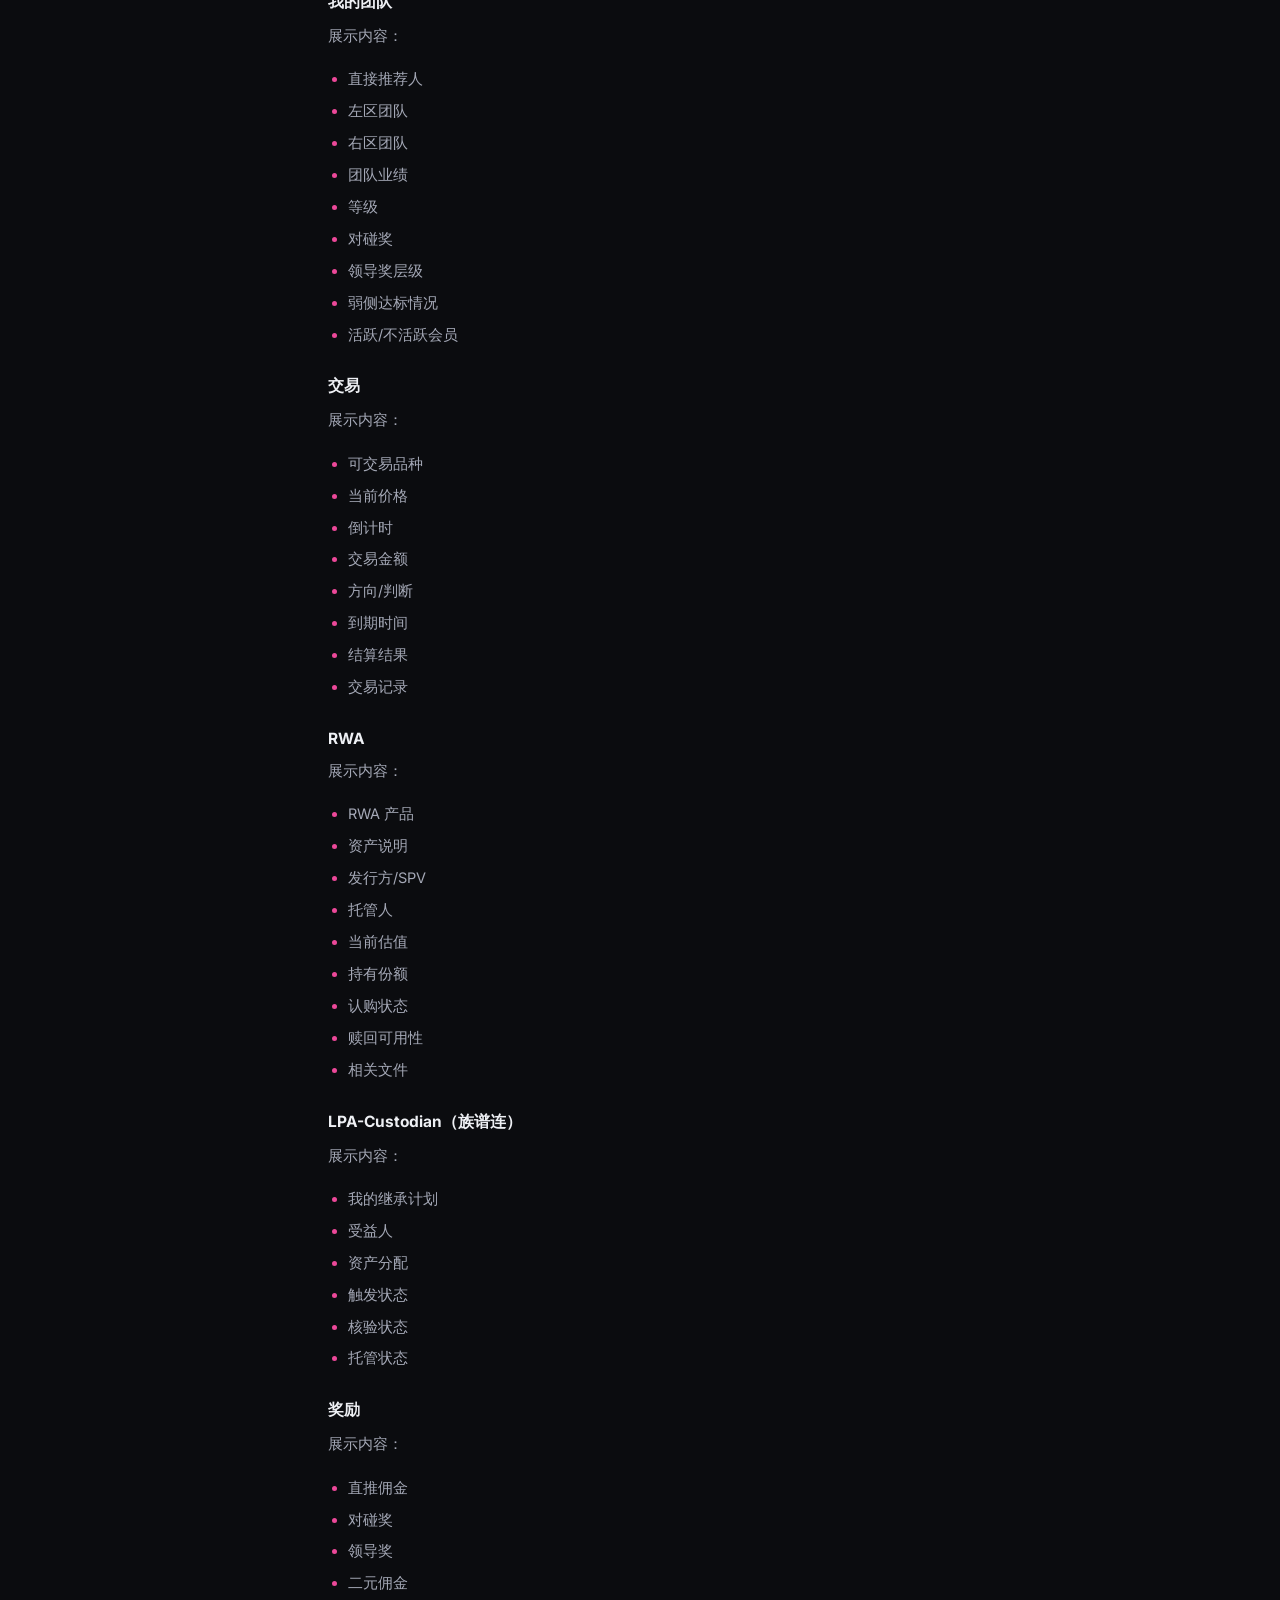
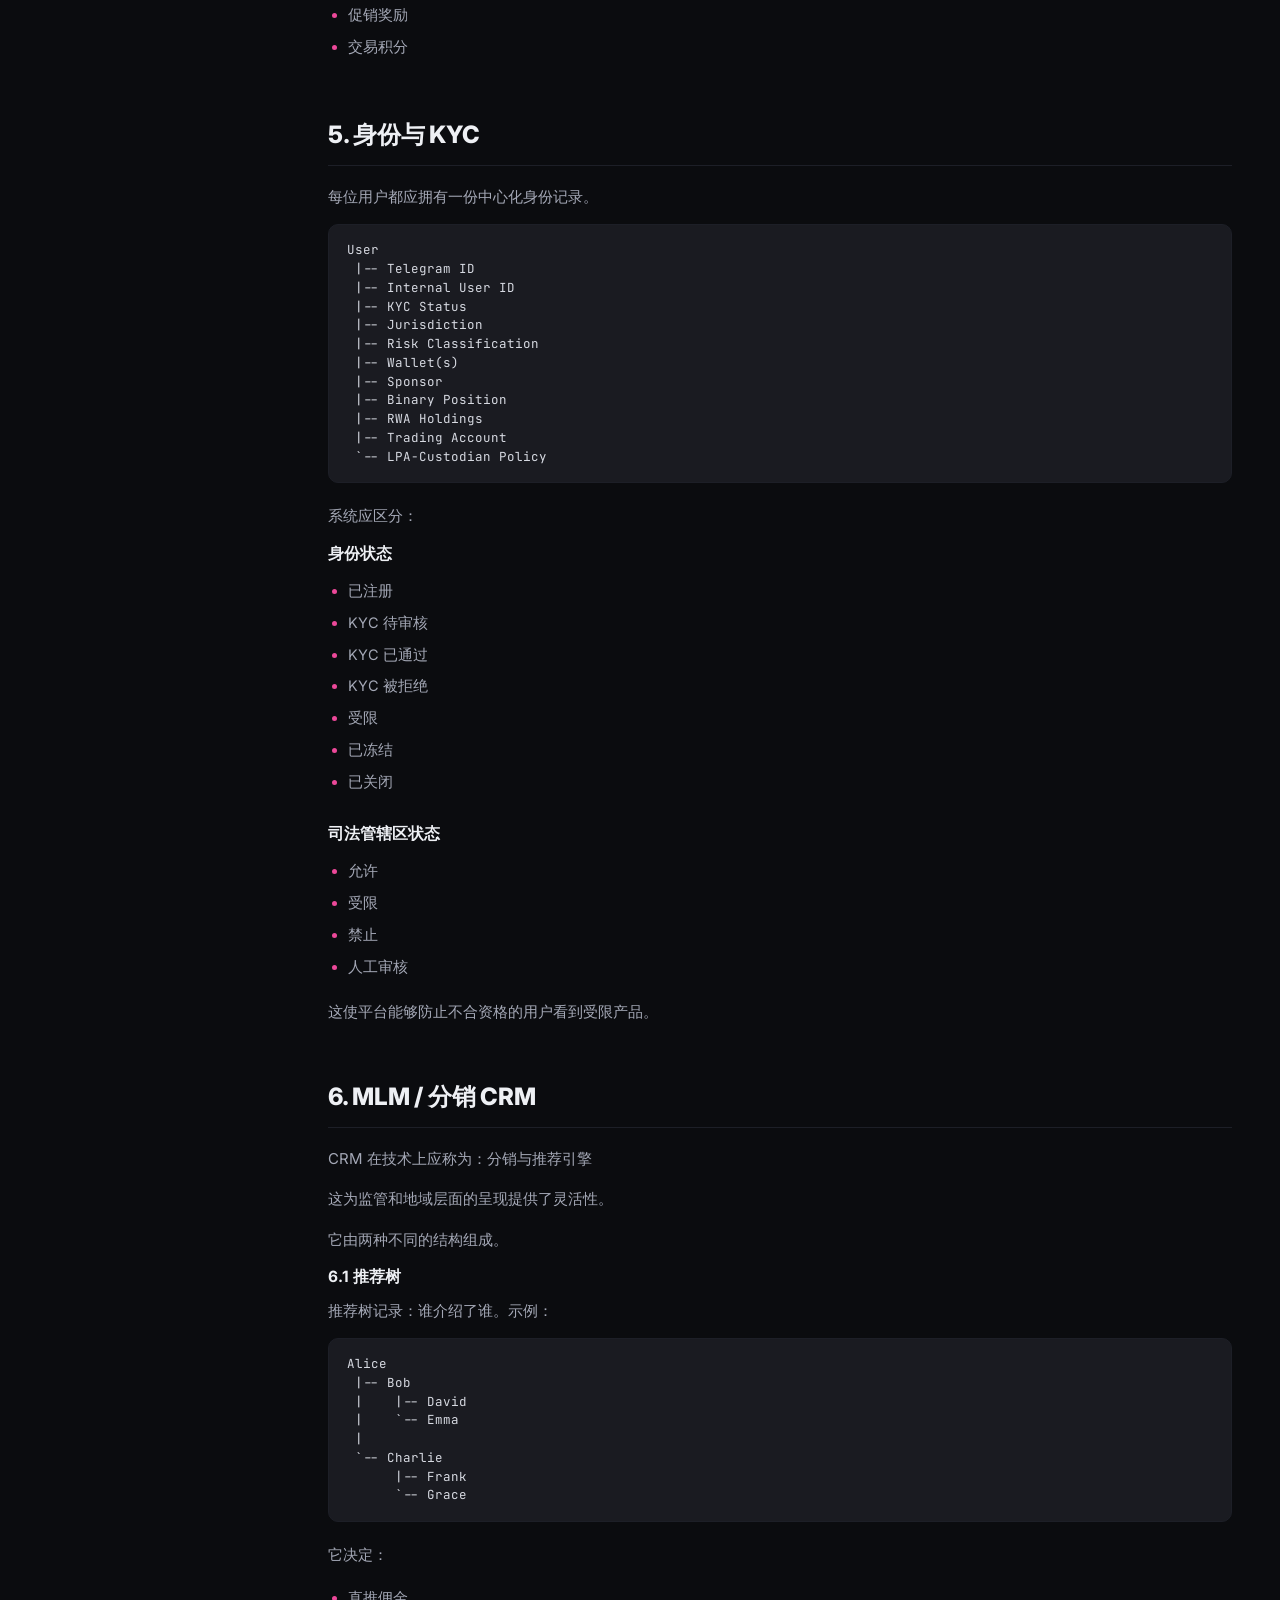
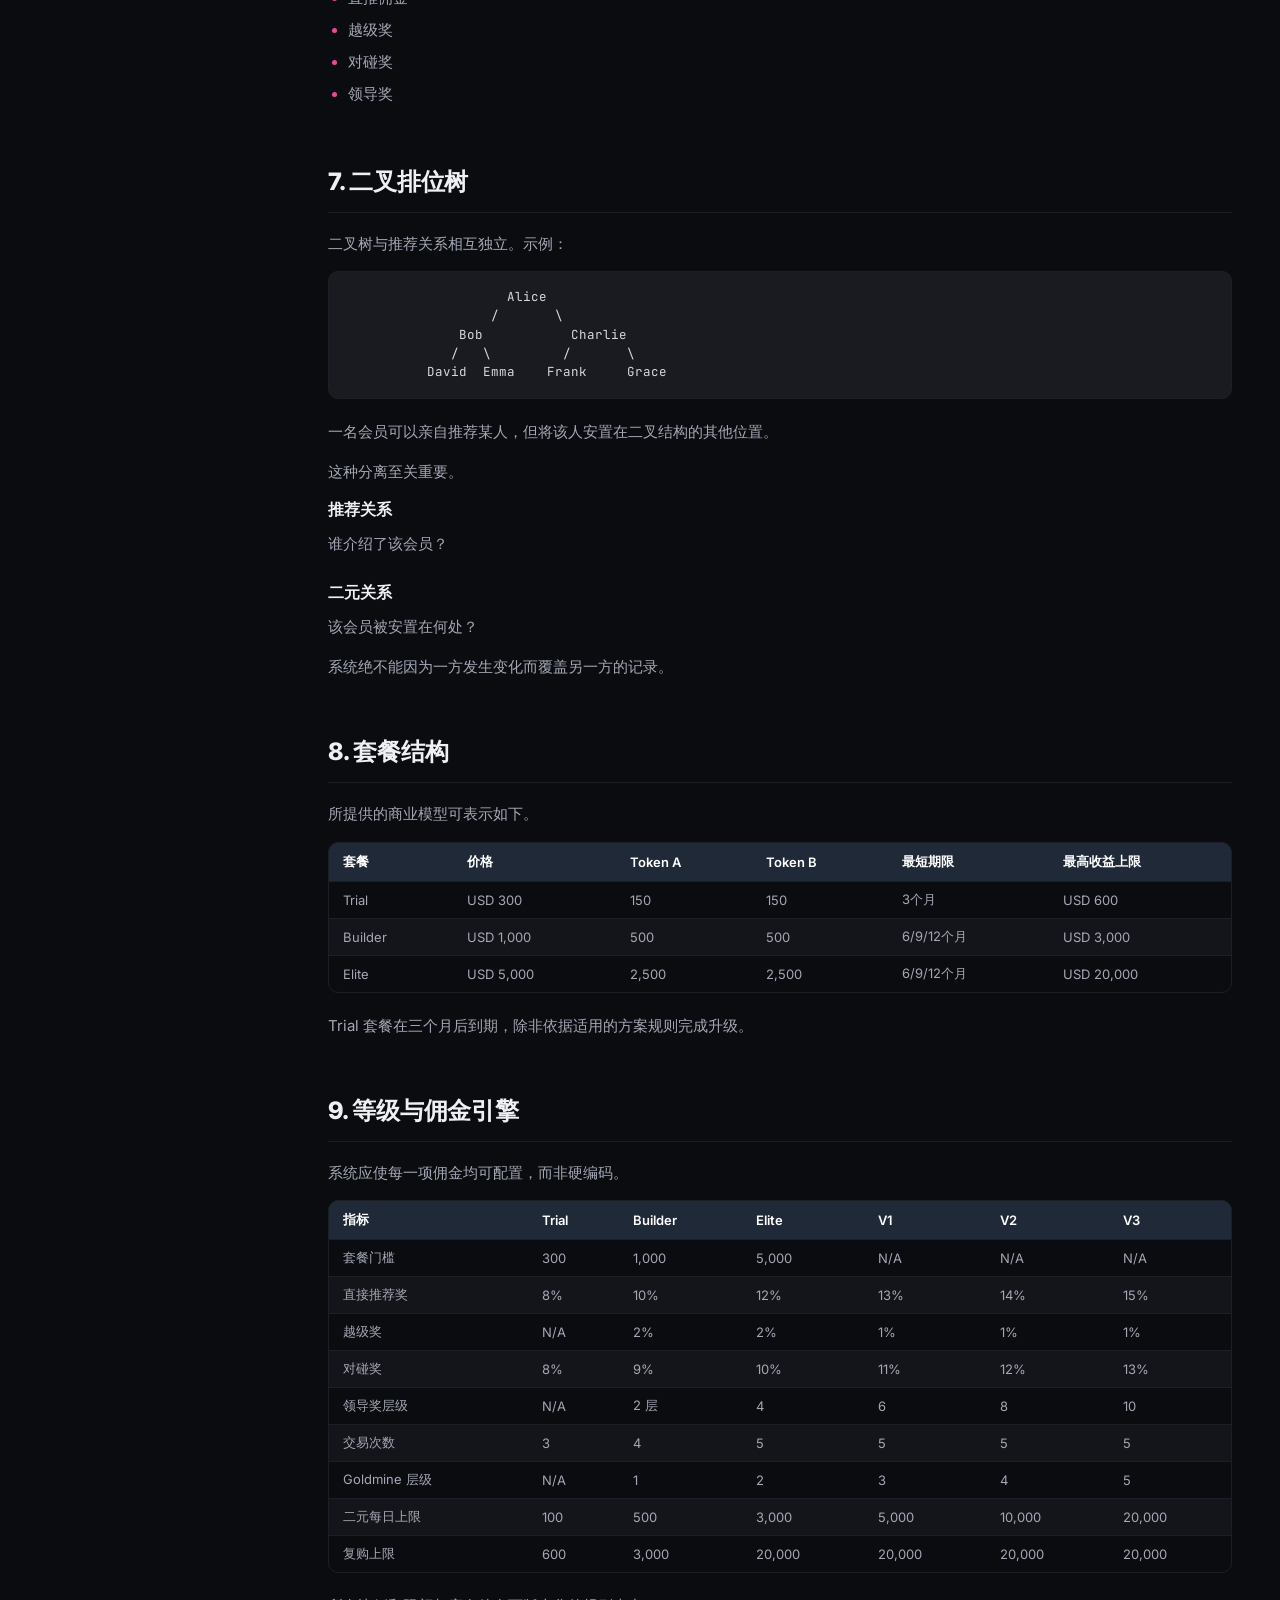
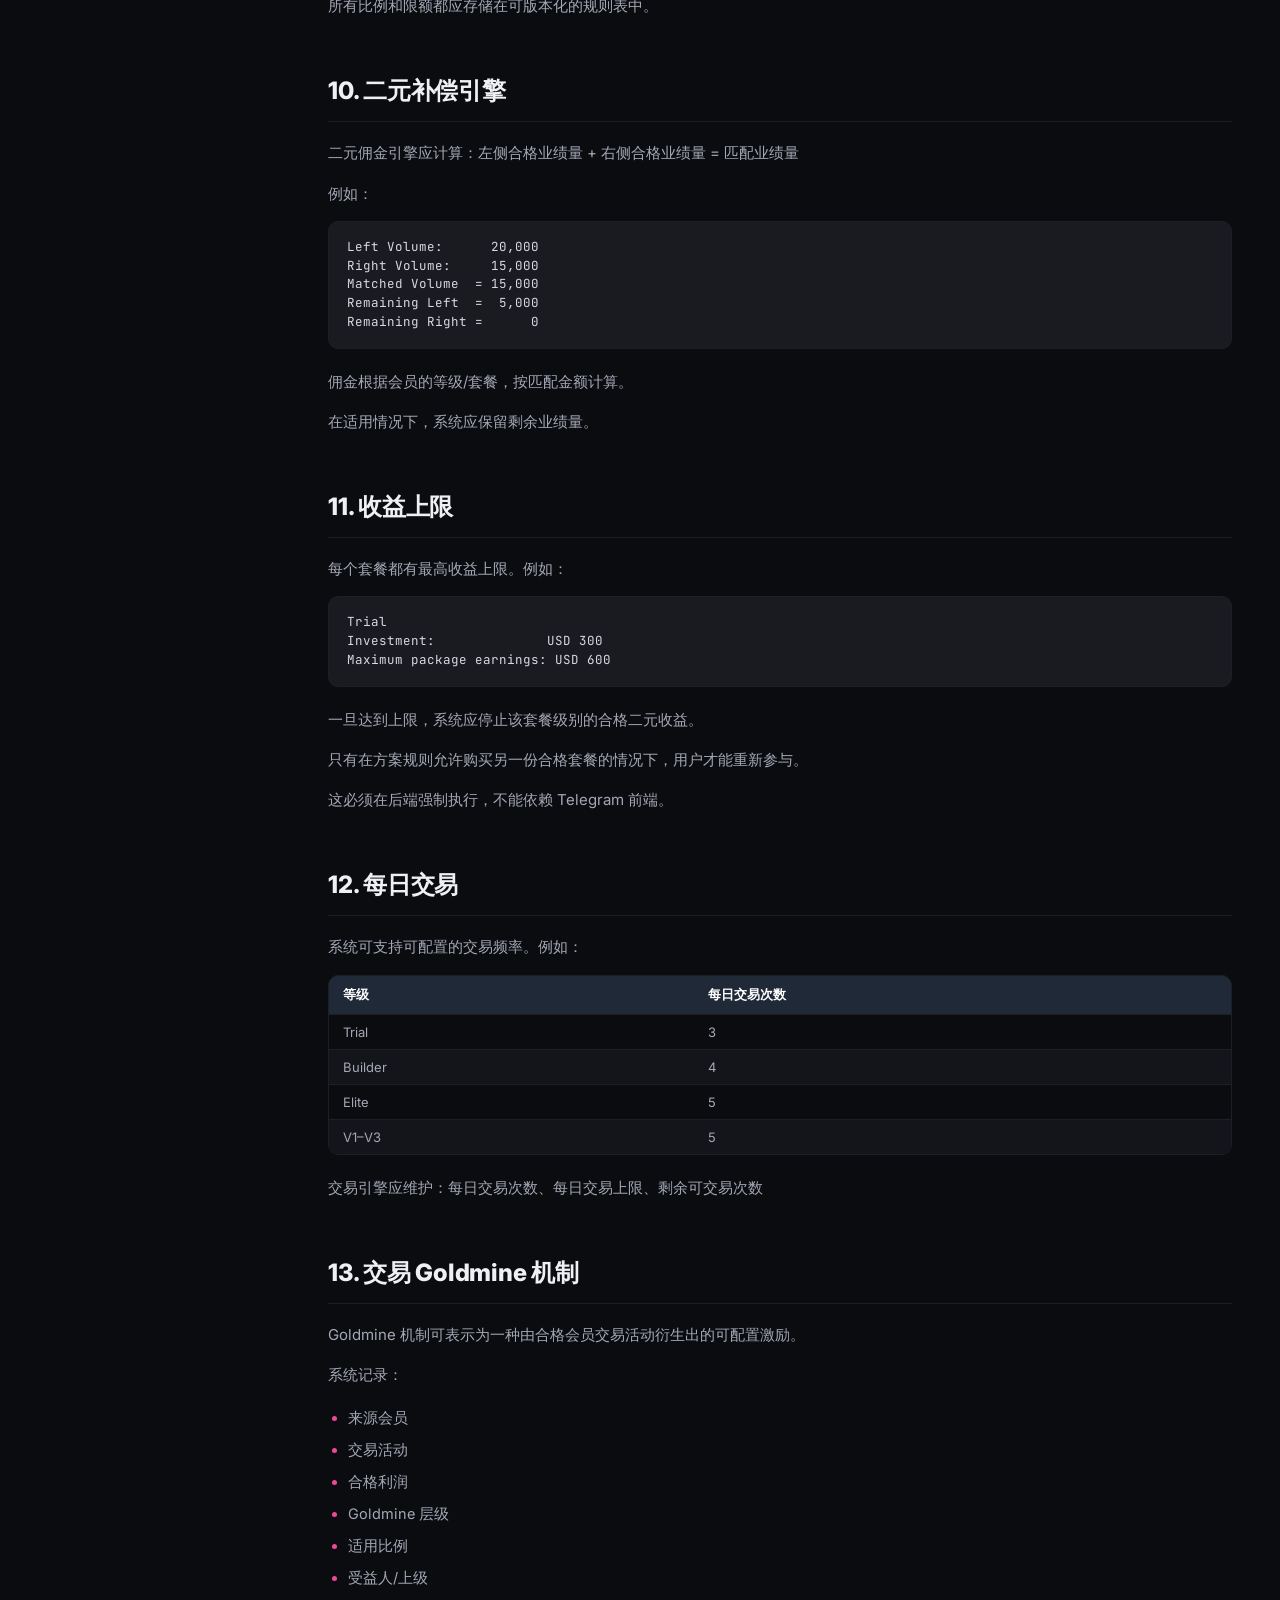
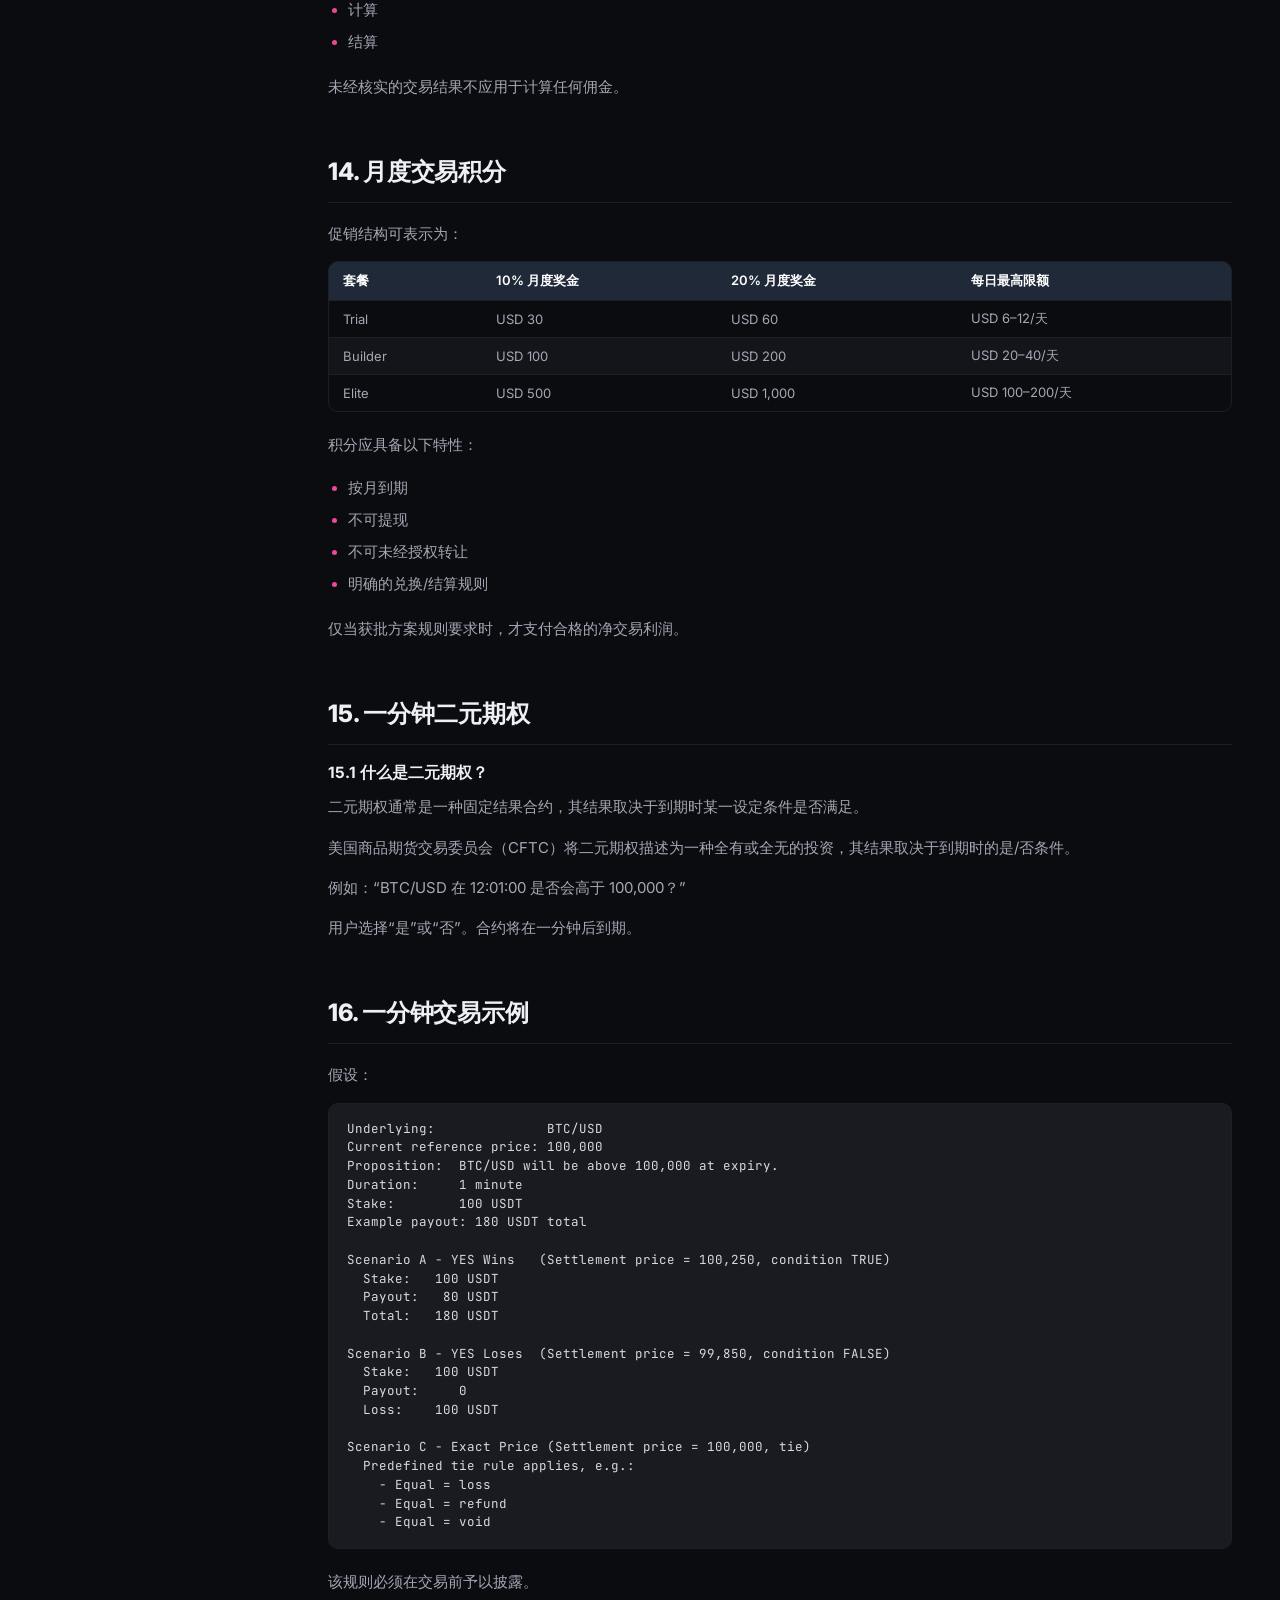
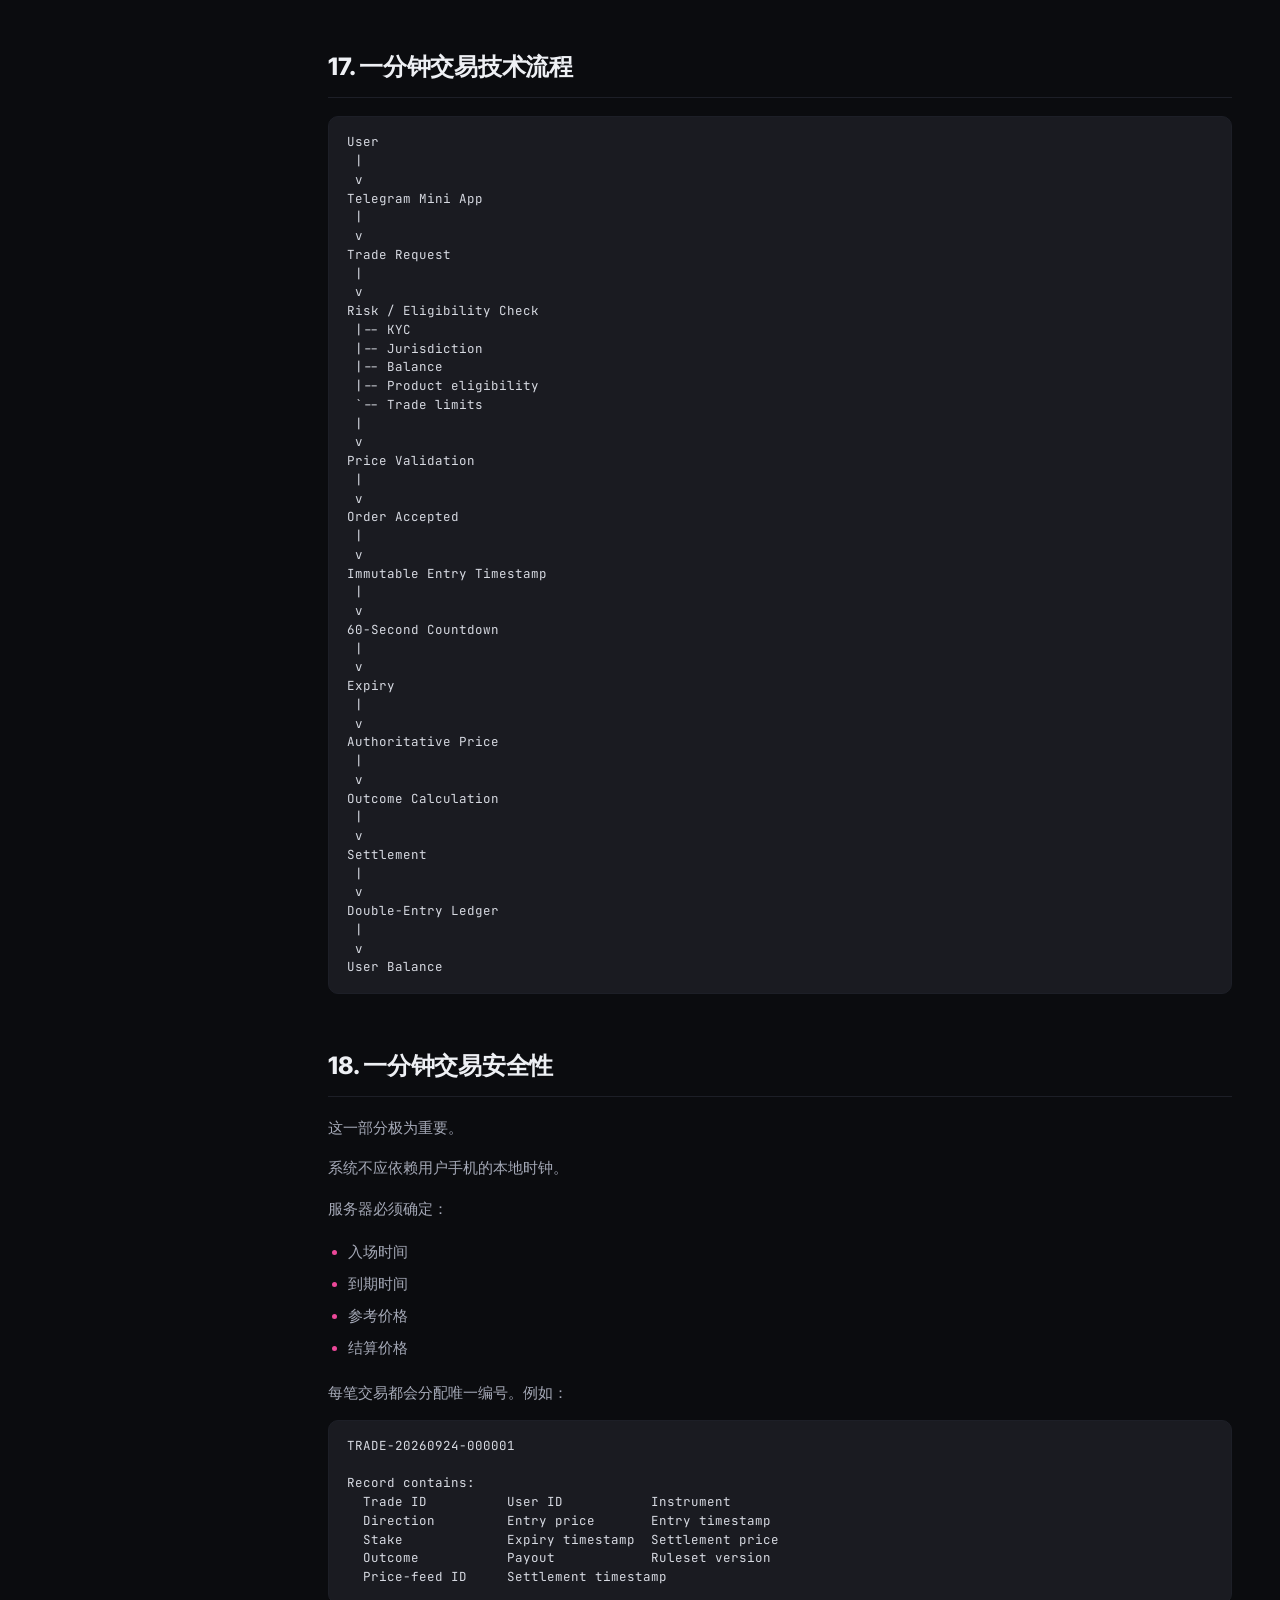
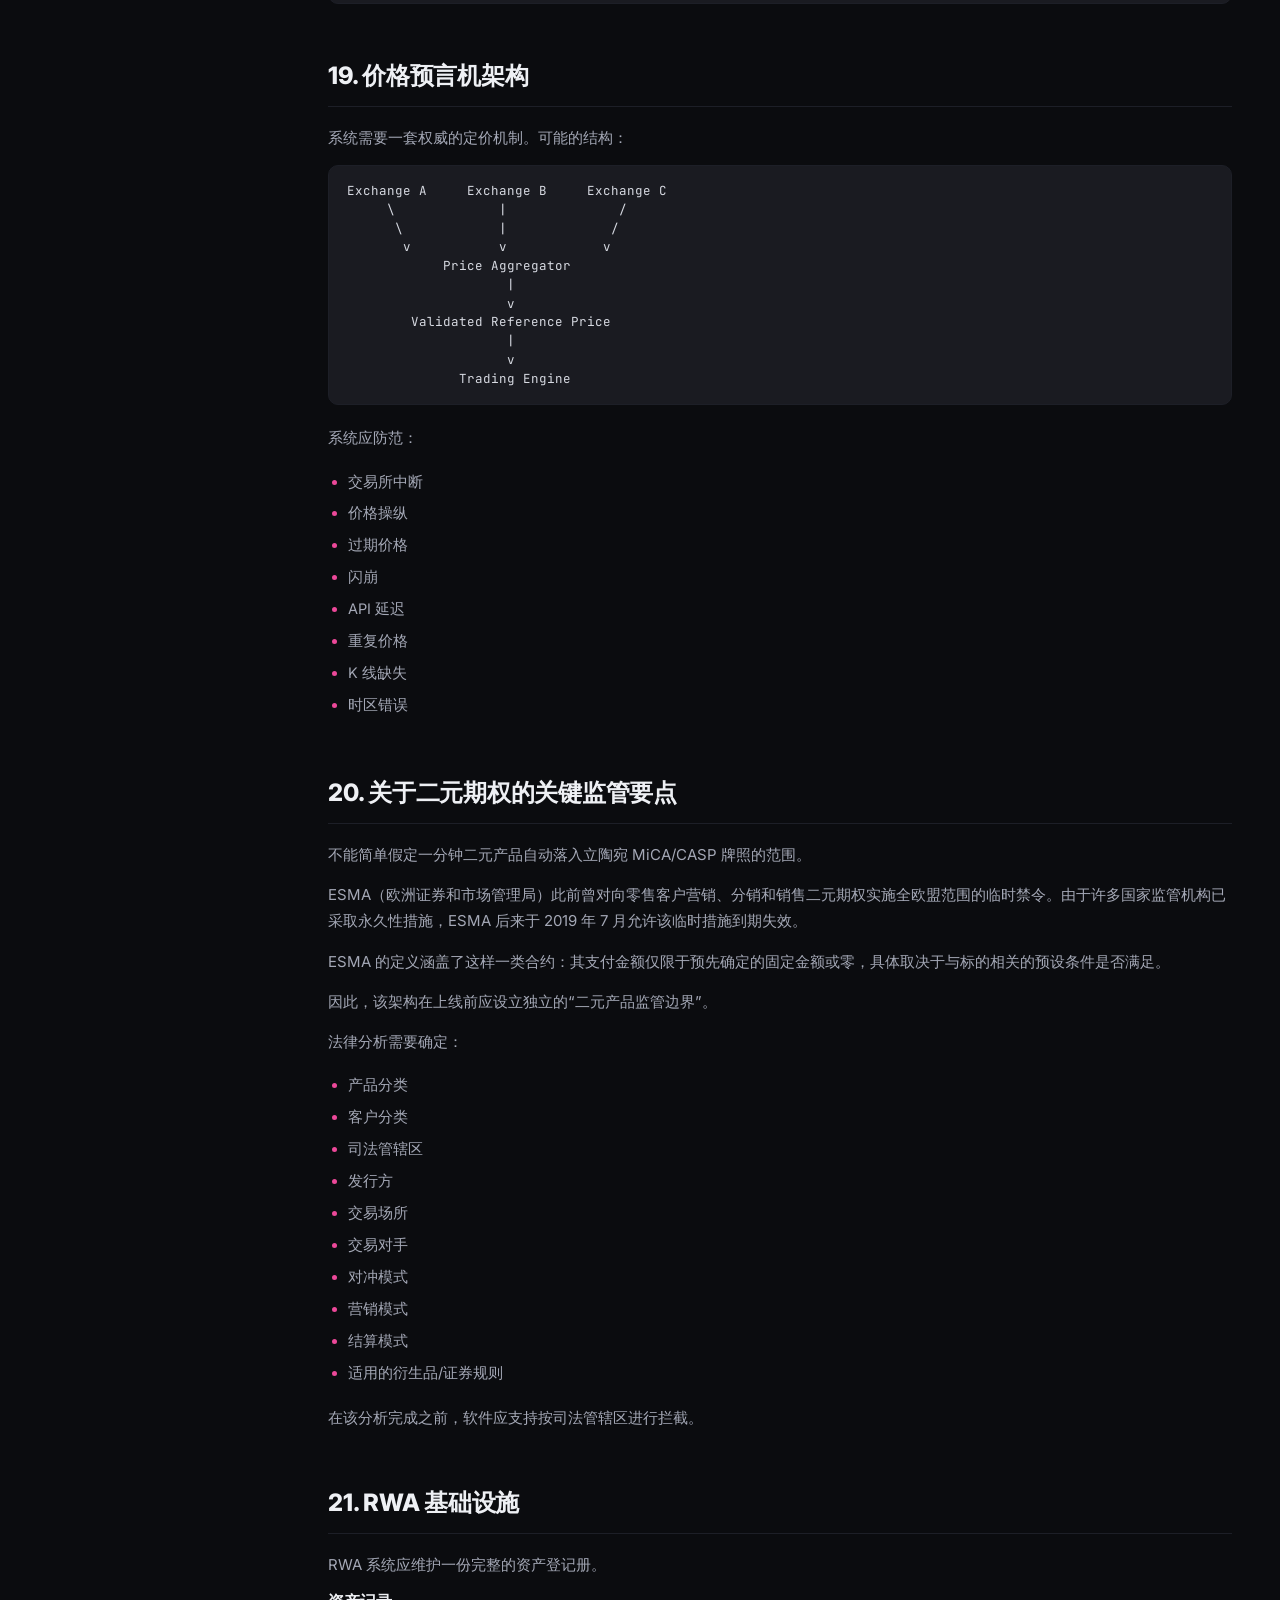
==== commit 306bc980: "Add DYN & DYNUSD token ecosystem whitepaper site New gold-themed whitepaper page (whitepaper.html/cs" ====
--- a/index.html
+++ b/index.html
@@ -33,6 +33,11 @@
         <div id="searchResults" class="search-results" hidden></div>
       </div>
 
+      <a class="pdf-btn" href="whitepaper.html" style="border-color: rgba(212,175,55,0.45); color: #d4af37;">
+        <svg width="15" height="15" viewBox="0 0 24 24" fill="none"><path d="M13 2L3 14h7l-1 8 10-12h-7l1-8z" stroke="currentColor" stroke-width="2" stroke-linejoin="round"/></svg>
+        <span>Token Whitepaper →</span>
+      </a>
+
       <a id="pdfLink" class="pdf-btn" href="assets/Dynastree_LPA-Custodian_EN_CN.pdf" target="_blank" rel="noopener">
         <svg width="15" height="15" viewBox="0 0 24 24" fill="none"><path d="M12 3v12m0 0l-4-4m4 4l4-4M4 17v2a2 2 0 002 2h12a2 2 0 002-2v-2" stroke="currentColor" stroke-width="2" stroke-linecap="round" stroke-linejoin="round"/></svg>
         <span data-i18n="downloadPdf">Download PDF</span>
